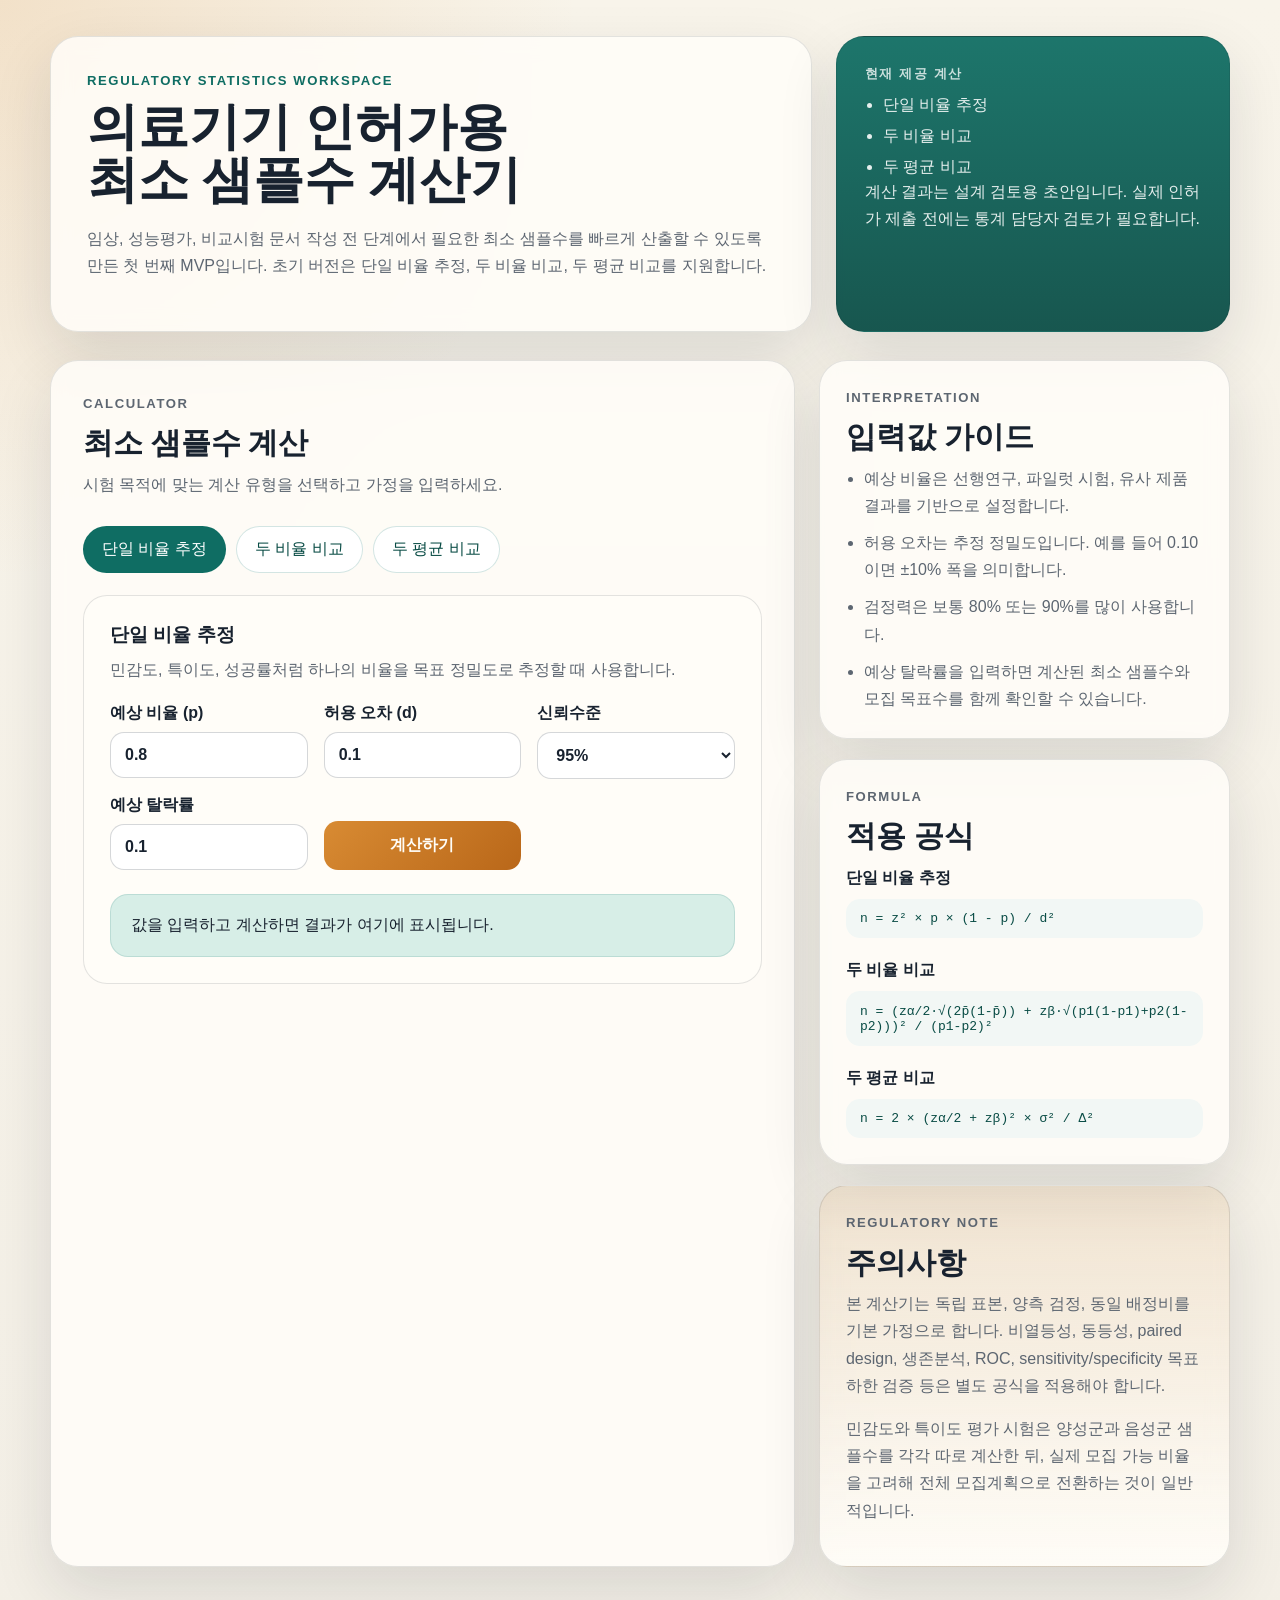
==== index.html @ 77ec645b "feat:  의료기기 인허가용 최소 샘플수 계산 웹 MVP 추가" ====
<!DOCTYPE html>
<html lang="ko">
<head>
  <meta charset="UTF-8">
  <meta name="viewport" content="width=device-width, initial-scale=1.0">
  <title>의료기기 인허가 통계 계산기</title>
  <link rel="stylesheet" href="styles.css">
</head>
<body>
  <div class="page-shell">
    <header class="hero">
      <div class="hero-copy">
        <p class="eyebrow">Regulatory Statistics Workspace</p>
        <h1>의료기기 인허가용<br>최소 샘플수 계산기</h1>
        <p class="hero-text">
          임상, 성능평가, 비교시험 문서 작성 전 단계에서 필요한 최소 샘플수를 빠르게 산출할 수 있도록 만든
          첫 번째 MVP입니다. 초기 버전은 단일 비율 추정, 두 비율 비교, 두 평균 비교를 지원합니다.
        </p>
      </div>
      <div class="hero-card">
        <p class="card-label">현재 제공 계산</p>
        <ul class="hero-list">
          <li>단일 비율 추정</li>
          <li>두 비율 비교</li>
          <li>두 평균 비교</li>
        </ul>
        <p class="card-note">
          계산 결과는 설계 검토용 초안입니다. 실제 인허가 제출 전에는 통계 담당자 검토가 필요합니다.
        </p>
      </div>
    </header>

    <main class="content-grid">
      <section class="calculator-panel">
        <div class="section-heading">
          <p class="section-kicker">Calculator</p>
          <h2>최소 샘플수 계산</h2>
          <p>시험 목적에 맞는 계산 유형을 선택하고 가정을 입력하세요.</p>
        </div>

        <div class="tabs" role="tablist" aria-label="샘플수 계산 유형">
          <button class="tab-button active" data-tab="single-proportion" type="button">단일 비율 추정</button>
          <button class="tab-button" data-tab="two-proportion" type="button">두 비율 비교</button>
          <button class="tab-button" data-tab="two-mean" type="button">두 평균 비교</button>
        </div>

        <div class="tab-panels">
          <section class="tab-panel active" id="single-proportion">
            <div class="panel-intro">
              <h3>단일 비율 추정</h3>
              <p>민감도, 특이도, 성공률처럼 하나의 비율을 목표 정밀도로 추정할 때 사용합니다.</p>
            </div>

            <form class="calc-form" data-calculator="single-proportion">
              <label>
                예상 비율 (p)
                <input name="proportion" type="number" min="0.01" max="0.99" step="0.01" value="0.8">
              </label>
              <label>
                허용 오차 (d)
                <input name="margin" type="number" min="0.01" max="0.5" step="0.01" value="0.1">
              </label>
              <label>
                신뢰수준
                <select name="confidence">
                  <option value="0.9">90%</option>
                  <option value="0.95" selected>95%</option>
                  <option value="0.99">99%</option>
                </select>
              </label>
              <label>
                예상 탈락률
                <input name="dropout" type="number" min="0" max="0.9" step="0.01" value="0.1">
              </label>

              <button class="primary-button" type="submit">계산하기</button>
            </form>

            <div class="result-card" data-result="single-proportion">
              <p class="result-placeholder">값을 입력하고 계산하면 결과가 여기에 표시됩니다.</p>
            </div>
          </section>

          <section class="tab-panel" id="two-proportion">
            <div class="panel-intro">
              <h3>두 비율 비교</h3>
              <p>대조군과 시험군의 성공률, 반응률, 사건발생률 차이를 검정하려는 경우에 사용합니다.</p>
            </div>

            <form class="calc-form" data-calculator="two-proportion">
              <label>
                대조군 비율 (p1)
                <input name="p1" type="number" min="0.01" max="0.99" step="0.01" value="0.7">
              </label>
              <label>
                시험군 비율 (p2)
                <input name="p2" type="number" min="0.01" max="0.99" step="0.01" value="0.85">
              </label>
              <label>
                유의수준 (alpha)
                <select name="alpha">
                  <option value="0.1">0.10</option>
                  <option value="0.05" selected>0.05</option>
                  <option value="0.01">0.01</option>
                </select>
              </label>
              <label>
                검정력 (power)
                <select name="power">
                  <option value="0.8" selected>80%</option>
                  <option value="0.9">90%</option>
                  <option value="0.95">95%</option>
                </select>
              </label>
              <label>
                예상 탈락률
                <input name="dropout" type="number" min="0" max="0.9" step="0.01" value="0.1">
              </label>

              <button class="primary-button" type="submit">계산하기</button>
            </form>

            <div class="result-card" data-result="two-proportion">
              <p class="result-placeholder">값을 입력하고 계산하면 결과가 여기에 표시됩니다.</p>
            </div>
          </section>

          <section class="tab-panel" id="two-mean">
            <div class="panel-intro">
              <h3>두 평균 비교</h3>
              <p>연속형 지표의 평균 차이를 검정할 때 사용합니다. 두 군의 분산이 비슷하다는 가정을 둡니다.</p>
            </div>

            <form class="calc-form" data-calculator="two-mean">
              <label>
                공통 표준편차 (sigma)
                <input name="sigma" type="number" min="0.01" step="0.01" value="12">
              </label>
              <label>
                검출하려는 평균 차이 (delta)
                <input name="delta" type="number" min="0.01" step="0.01" value="8">
              </label>
              <label>
                유의수준 (alpha)
                <select name="alpha">
                  <option value="0.1">0.10</option>
                  <option value="0.05" selected>0.05</option>
                  <option value="0.01">0.01</option>
                </select>
              </label>
              <label>
                검정력 (power)
                <select name="power">
                  <option value="0.8" selected>80%</option>
                  <option value="0.9">90%</option>
                  <option value="0.95">95%</option>
                </select>
              </label>
              <label>
                예상 탈락률
                <input name="dropout" type="number" min="0" max="0.9" step="0.01" value="0.1">
              </label>

              <button class="primary-button" type="submit">계산하기</button>
            </form>

            <div class="result-card" data-result="two-mean">
              <p class="result-placeholder">값을 입력하고 계산하면 결과가 여기에 표시됩니다.</p>
            </div>
          </section>
        </div>
      </section>

      <aside class="info-panel">
        <section class="info-card">
          <p class="section-kicker">Interpretation</p>
          <h2>입력값 가이드</h2>
          <ul class="info-list">
            <li>예상 비율은 선행연구, 파일럿 시험, 유사 제품 결과를 기반으로 설정합니다.</li>
            <li>허용 오차는 추정 정밀도입니다. 예를 들어 0.10이면 ±10% 폭을 의미합니다.</li>
            <li>검정력은 보통 80% 또는 90%를 많이 사용합니다.</li>
            <li>예상 탈락률을 입력하면 계산된 최소 샘플수와 모집 목표수를 함께 확인할 수 있습니다.</li>
          </ul>
        </section>

        <section class="info-card">
          <p class="section-kicker">Formula</p>
          <h2>적용 공식</h2>
          <div class="formula-block">
            <p>단일 비율 추정</p>
            <code>n = z² × p × (1 - p) / d²</code>
          </div>
          <div class="formula-block">
            <p>두 비율 비교</p>
            <code>n = (zα/2·√(2p̄(1-p̄)) + zβ·√(p1(1-p1)+p2(1-p2)))² / (p1-p2)²</code>
          </div>
          <div class="formula-block">
            <p>두 평균 비교</p>
            <code>n = 2 × (zα/2 + zβ)² × σ² / Δ²</code>
          </div>
        </section>

        <section class="info-card warning-card">
          <p class="section-kicker">Regulatory Note</p>
          <h2>주의사항</h2>
          <p>
            본 계산기는 독립 표본, 양측 검정, 동일 배정비를 기본 가정으로 합니다. 비열등성, 동등성,
            paired design, 생존분석, ROC, sensitivity/specificity 목표 하한 검증 등은 별도 공식을 적용해야 합니다.
          </p>
          <p>
            민감도와 특이도 평가 시험은 양성군과 음성군 샘플수를 각각 따로 계산한 뒤, 실제 모집 가능 비율을 고려해
            전체 모집계획으로 전환하는 것이 일반적입니다.
          </p>
        </section>
      </aside>
    </main>
  </div>

  <script src="app.js"></script>
</body>
</html>
---- styles.css ----
:root {
  --bg: #f3efe6;
  --paper: #fffdf8;
  --ink: #18222f;
  --muted: #5d6671;
  --line: rgba(24, 34, 47, 0.12);
  --accent: #0f6d63;
  --accent-soft: #d7eee7;
  --accent-deep: #094c45;
  --warm: #d88b33;
  --shadow: 0 24px 60px rgba(24, 34, 47, 0.12);
}

* {
  box-sizing: border-box;
}

body {
  margin: 0;
  font-family: "Malgun Gothic", "Apple SD Gothic Neo", "Noto Sans KR", sans-serif;
  color: var(--ink);
  background:
    radial-gradient(circle at top left, rgba(216, 139, 51, 0.18), transparent 28%),
    linear-gradient(180deg, #f8f4ea 0%, var(--bg) 100%);
}

button,
input,
select {
  font: inherit;
}

.page-shell {
  width: min(1180px, calc(100% - 32px));
  margin: 0 auto;
  padding: 36px 0 56px;
}

.hero {
  display: grid;
  grid-template-columns: minmax(0, 1.45fr) minmax(280px, 0.75fr);
  gap: 24px;
  align-items: stretch;
  margin-bottom: 28px;
}

.hero-copy,
.hero-card,
.calculator-panel,
.info-card {
  border: 1px solid var(--line);
  border-radius: 28px;
  background: rgba(255, 253, 248, 0.86);
  backdrop-filter: blur(10px);
  box-shadow: var(--shadow);
}

.hero-copy {
  padding: 36px;
}

.hero-card {
  padding: 28px;
  background:
    linear-gradient(180deg, rgba(15, 109, 99, 0.94), rgba(9, 76, 69, 0.94));
  color: #f7fbfa;
}

.eyebrow,
.section-kicker,
.card-label {
  margin: 0 0 12px;
  font-size: 0.82rem;
  font-weight: 700;
  letter-spacing: 0.12em;
  text-transform: uppercase;
}

.eyebrow,
.section-kicker {
  color: var(--accent);
}

.card-label {
  color: rgba(247, 251, 250, 0.8);
}

h1,
h2,
h3,
p,
ul {
  margin-top: 0;
}

h1 {
  font-family: Georgia, "Times New Roman", serif;
  font-size: clamp(2.2rem, 4vw, 4rem);
  line-height: 1.04;
  margin-bottom: 18px;
}

h2 {
  font-family: Georgia, "Times New Roman", serif;
  font-size: 1.9rem;
  line-height: 1.1;
  margin-bottom: 10px;
}

h3 {
  font-size: 1.2rem;
  margin-bottom: 8px;
}

.hero-text,
.panel-intro p,
.section-heading p,
.info-card p,
.info-list li,
.card-note {
  color: var(--muted);
  line-height: 1.7;
}

.hero-card .card-note,
.hero-card .hero-list {
  color: rgba(247, 251, 250, 0.92);
}

.hero-list,
.info-list {
  padding-left: 18px;
  margin-bottom: 0;
}

.hero-list li + li,
.info-list li + li {
  margin-top: 10px;
}

.content-grid {
  display: grid;
  grid-template-columns: minmax(0, 1.45fr) minmax(280px, 0.8fr);
  gap: 24px;
}

.calculator-panel {
  padding: 32px;
}

.tabs {
  display: flex;
  flex-wrap: wrap;
  gap: 10px;
  margin: 28px 0 22px;
}

.tab-button {
  padding: 12px 18px;
  border: 1px solid rgba(15, 109, 99, 0.18);
  border-radius: 999px;
  background: #fff;
  color: var(--accent-deep);
  cursor: pointer;
  transition: transform 160ms ease, background 160ms ease, color 160ms ease;
}

.tab-button:hover,
.tab-button:focus-visible {
  transform: translateY(-1px);
  outline: none;
}

.tab-button.active {
  background: var(--accent);
  color: #fff;
}

.tab-panel {
  display: none;
  padding: 26px;
  border: 1px solid var(--line);
  border-radius: 24px;
  background: var(--paper);
}

.tab-panel.active {
  display: block;
}

.calc-form {
  display: grid;
  grid-template-columns: repeat(auto-fit, minmax(180px, 1fr));
  gap: 16px;
  margin-top: 20px;
}

.calc-form label {
  display: flex;
  flex-direction: column;
  gap: 8px;
  font-weight: 700;
  color: var(--ink);
}

.calc-form input,
.calc-form select {
  width: 100%;
  padding: 13px 14px;
  border: 1px solid rgba(24, 34, 47, 0.18);
  border-radius: 14px;
  background: #fff;
  color: var(--ink);
}

.calc-form input:focus,
.calc-form select:focus {
  border-color: var(--accent);
  outline: 2px solid rgba(15, 109, 99, 0.15);
}

.primary-button {
  align-self: end;
  min-height: 49px;
  padding: 0 18px;
  border: none;
  border-radius: 14px;
  background: linear-gradient(135deg, var(--warm), #b96719);
  color: #fffdf8;
  font-weight: 700;
  cursor: pointer;
  transition: transform 160ms ease, box-shadow 160ms ease;
}

.primary-button:hover,
.primary-button:focus-visible {
  transform: translateY(-1px);
  box-shadow: 0 16px 26px rgba(185, 103, 25, 0.22);
  outline: none;
}

.result-card {
  margin-top: 24px;
  padding: 20px;
  border-radius: 18px;
  background: var(--accent-soft);
  border: 1px solid rgba(15, 109, 99, 0.14);
}

.result-placeholder,
.result-text,
.result-meta {
  margin: 0;
}

.result-text {
  font-size: 1.3rem;
  font-weight: 700;
  color: var(--accent-deep);
}

.result-meta {
  margin-top: 10px;
  color: var(--muted);
  line-height: 1.7;
}

.error-text {
  margin: 0;
  color: #9a2f2f;
  font-weight: 700;
}

.info-panel {
  display: grid;
  gap: 20px;
}

.info-card {
  padding: 26px;
}

.formula-block + .formula-block {
  margin-top: 18px;
}

.formula-block p {
  margin-bottom: 8px;
  font-weight: 700;
  color: var(--ink);
}

.formula-block code {
  display: block;
  padding: 12px 14px;
  border-radius: 14px;
  background: #f2f7f5;
  color: var(--accent-deep);
  overflow-wrap: anywhere;
}

.warning-card {
  background:
    linear-gradient(180deg, rgba(216, 139, 51, 0.12), rgba(255, 253, 248, 0.92));
}

@media (max-width: 900px) {
  .hero,
  .content-grid {
    grid-template-columns: 1fr;
  }

  .page-shell {
    width: min(100% - 20px, 1180px);
    padding-top: 20px;
  }

  .hero-copy,
  .hero-card,
  .calculator-panel,
  .info-card {
    border-radius: 22px;
  }
}
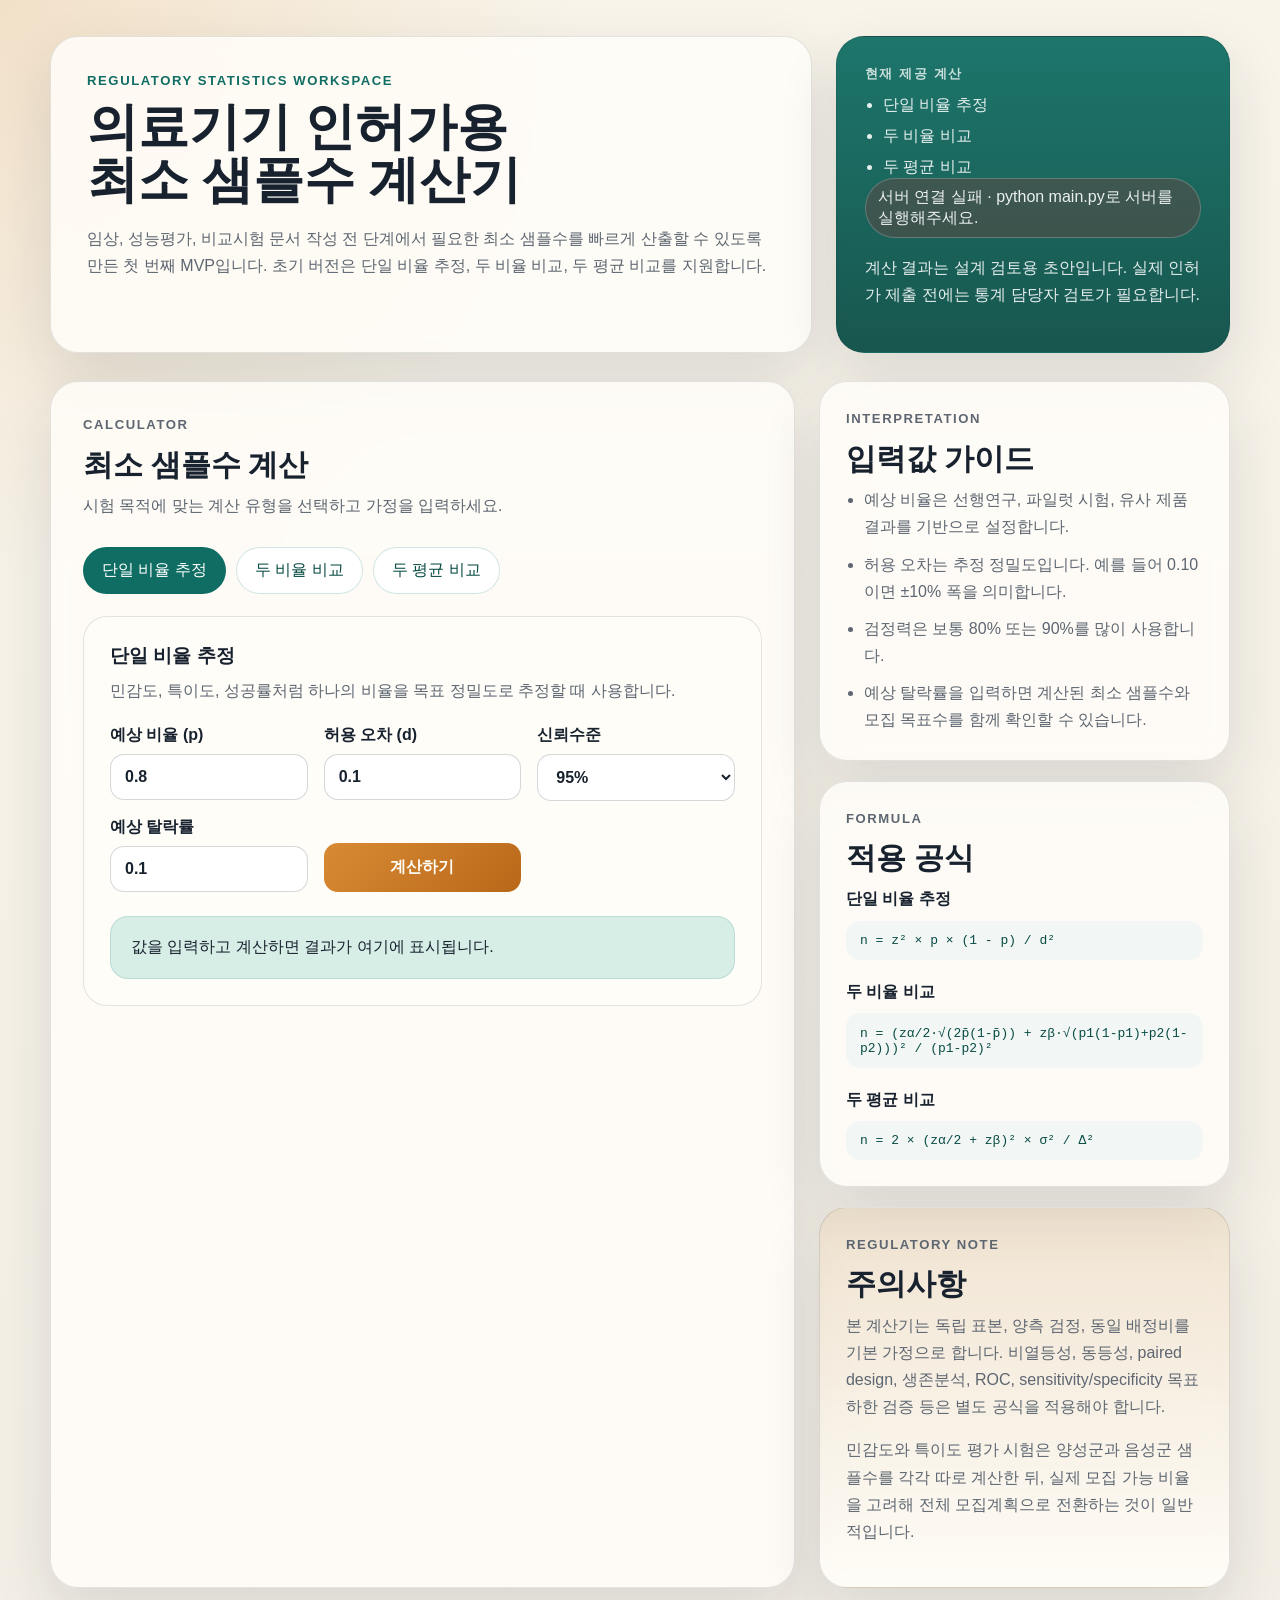
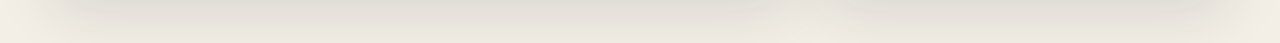
==== commit f393f472: "feat : 파이썬 웹 서버와 계산 API를 추가하고 실행 가이드 및 프로젝트 설정 파일을 정리" ====
--- a/index.html
+++ b/index.html
@@ -24,6 +24,7 @@
           <li>두 비율 비교</li>
           <li>두 평균 비교</li>
         </ul>
+        <p class="server-status" data-server-status>서버 연결 확인 중...</p>
         <p class="card-note">
           계산 결과는 설계 검토용 초안입니다. 실제 인허가 제출 전에는 통계 담당자 검토가 필요합니다.
         </p>
--- a/styles.css
+++ b/styles.css
@@ -127,6 +127,26 @@
   color: rgba(247, 251, 250, 0.92);
 }
 
+.server-status {
+  display: inline-flex;
+  align-items: center;
+  min-height: 38px;
+  margin: 0 0 16px;
+  padding: 8px 12px;
+  border: 1px solid rgba(247, 251, 250, 0.22);
+  border-radius: 999px;
+  color: rgba(247, 251, 250, 0.94);
+  background: rgba(255, 255, 255, 0.08);
+}
+
+.server-status.connected {
+  background: rgba(255, 255, 255, 0.16);
+}
+
+.server-status.disconnected {
+  background: rgba(154, 47, 47, 0.28);
+}
+
 .hero-list,
 .info-list {
   padding-left: 18px;
@@ -239,6 +259,13 @@
   outline: none;
 }
 
+.primary-button:disabled {
+  cursor: wait;
+  opacity: 0.8;
+  transform: none;
+  box-shadow: none;
+}
+
 .result-card {
   margin-top: 24px;
   padding: 20px;
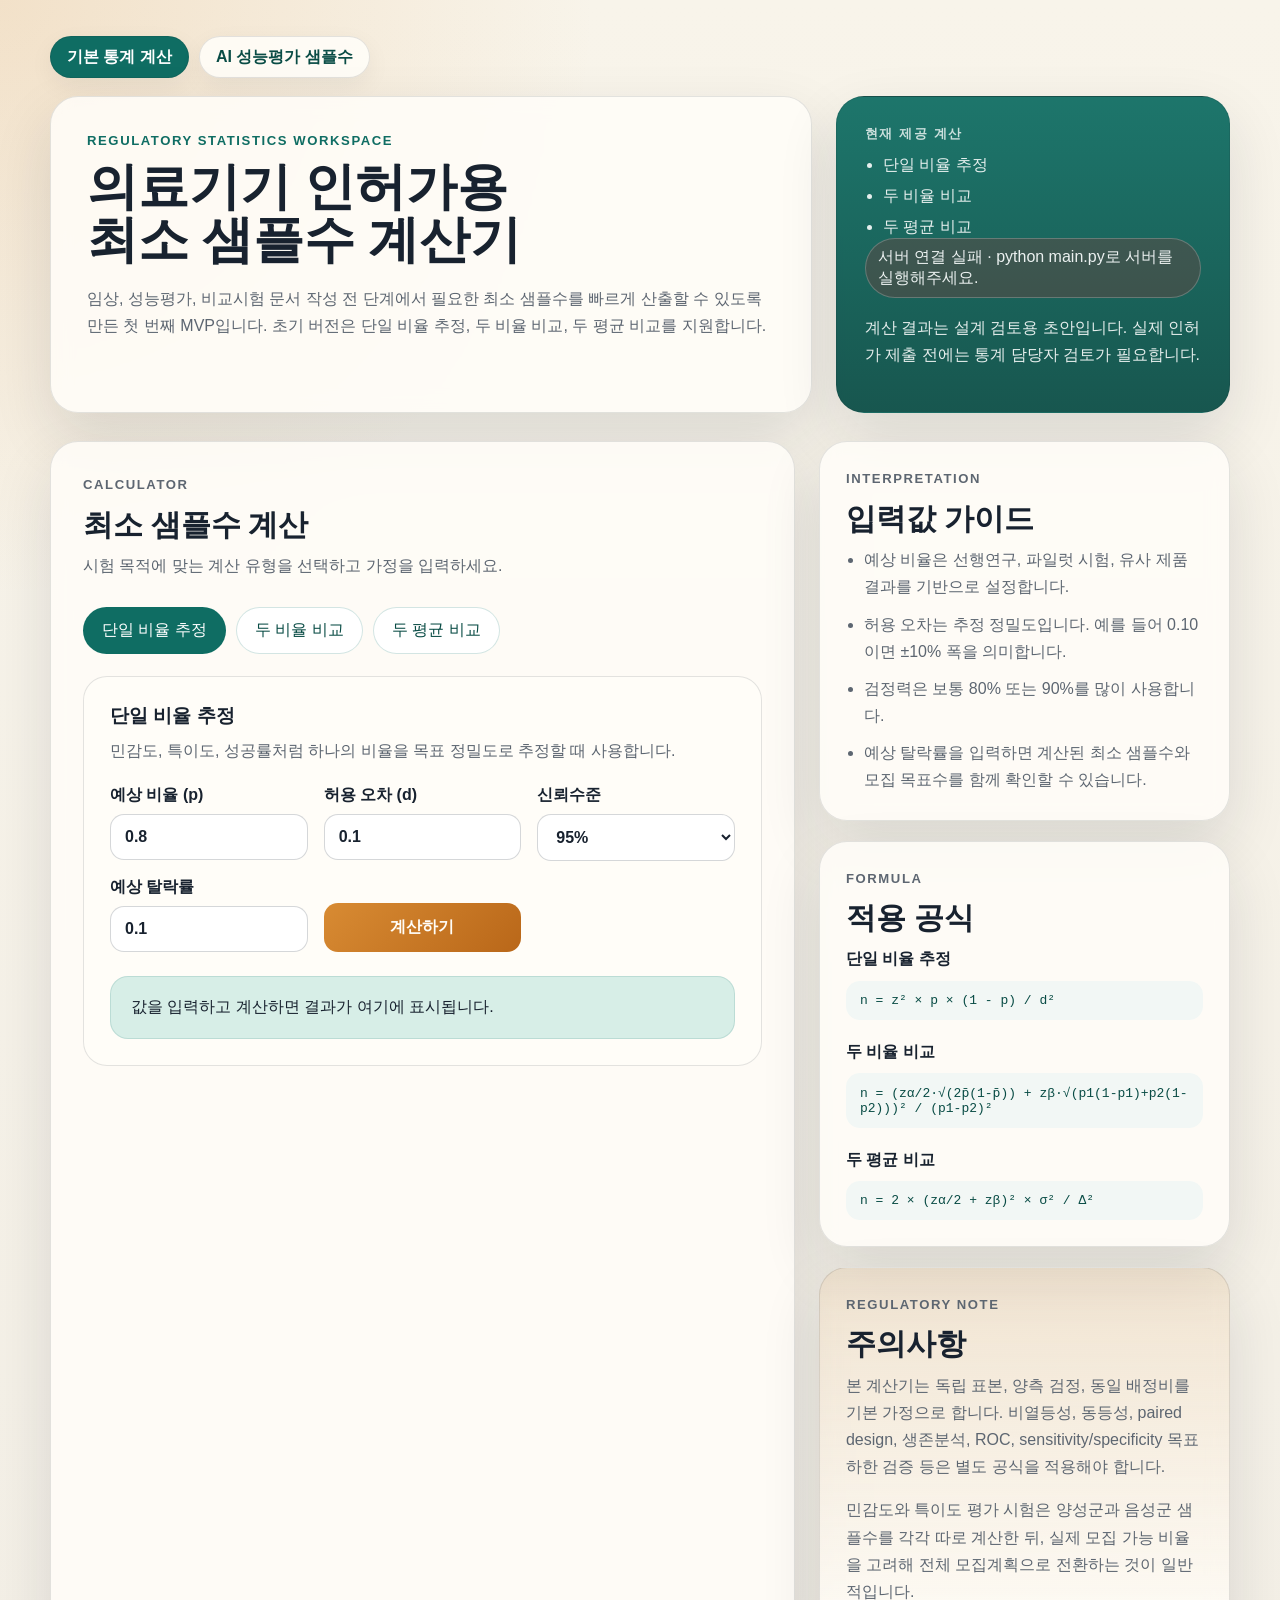
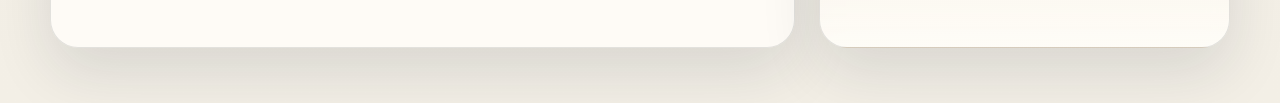
==== commit 1f7397e5: "feat: AI 성능평가 샘플수 결과에 인허가 문서용 한영 예시 문장과 방법론 설명 및 개념 그림을 추가" ====
--- a/index.html
+++ b/index.html
@@ -8,6 +8,11 @@
 </head>
 <body>
   <div class="page-shell">
+    <nav class="page-nav" aria-label="페이지 이동">
+      <a class="page-nav-link active" href="/index.html">기본 통계 계산</a>
+      <a class="page-nav-link" href="/ai-performance.html">AI 성능평가 샘플수</a>
+    </nav>
+
     <header class="hero">
       <div class="hero-copy">
         <p class="eyebrow">Regulatory Statistics Workspace</p>
--- a/styles.css
+++ b/styles.css
@@ -36,6 +36,38 @@
   padding: 36px 0 56px;
 }
 
+.page-nav {
+  display: flex;
+  flex-wrap: wrap;
+  gap: 10px;
+  margin-bottom: 18px;
+}
+
+.page-nav-link {
+  display: inline-flex;
+  align-items: center;
+  min-height: 42px;
+  padding: 0 16px;
+  border: 1px solid rgba(24, 34, 47, 0.12);
+  border-radius: 999px;
+  background: rgba(255, 253, 248, 0.9);
+  color: var(--accent-deep);
+  text-decoration: none;
+  font-weight: 700;
+  box-shadow: 0 8px 24px rgba(24, 34, 47, 0.06);
+}
+
+.page-nav-link.active {
+  background: var(--accent);
+  color: #fff;
+}
+
+.page-nav-link:hover,
+.page-nav-link:focus-visible {
+  outline: none;
+  transform: translateY(-1px);
+}
+
 .hero {
   display: grid;
   grid-template-columns: minmax(0, 1.45fr) minmax(280px, 0.75fr);
@@ -266,6 +298,23 @@
   box-shadow: none;
 }
 
+.secondary-button {
+  min-height: 40px;
+  padding: 0 14px;
+  border: 1px solid rgba(15, 109, 99, 0.2);
+  border-radius: 12px;
+  background: #fff;
+  color: var(--accent-deep);
+  font-weight: 700;
+  cursor: pointer;
+}
+
+.secondary-button:hover,
+.secondary-button:focus-visible {
+  outline: none;
+  transform: translateY(-1px);
+}
+
 .result-card {
   margin-top: 24px;
   padding: 20px;
@@ -274,6 +323,86 @@
   border: 1px solid rgba(15, 109, 99, 0.14);
 }
 
+.reference-card {
+  margin-top: 16px;
+  padding: 18px 20px;
+  border: 1px solid rgba(24, 34, 47, 0.08);
+  border-radius: 18px;
+  background: #f8f6f0;
+}
+
+.example-card {
+  margin-top: 16px;
+  padding: 18px 20px;
+  border: 1px solid rgba(216, 139, 51, 0.18);
+  border-radius: 18px;
+  background: rgba(216, 139, 51, 0.08);
+}
+
+.example-header {
+  display: flex;
+  flex-wrap: wrap;
+  gap: 12px;
+  align-items: start;
+  justify-content: space-between;
+}
+
+.example-kicker {
+  margin: 0 0 6px;
+  font-size: 0.82rem;
+  font-weight: 700;
+  letter-spacing: 0.08em;
+  text-transform: uppercase;
+  color: var(--warm);
+}
+
+.example-header h4 {
+  margin: 0;
+  font-size: 1rem;
+}
+
+.example-text {
+  margin: 12px 0 0;
+  color: var(--muted);
+  line-height: 1.7;
+}
+
+.dynamic-help {
+  margin: 14px 0 0;
+  color: var(--muted);
+  line-height: 1.7;
+}
+
+.field-hidden {
+  display: none;
+}
+
+.reference-title {
+  margin: 0 0 10px;
+  font-weight: 700;
+  color: var(--ink);
+}
+
+.reference-list {
+  margin: 0;
+  padding-left: 18px;
+}
+
+.reference-list li + li {
+  margin-top: 10px;
+}
+
+.reference-list a {
+  color: var(--accent-deep);
+  text-decoration-thickness: 1px;
+}
+
+.reference-list a:hover,
+.reference-list a:focus-visible {
+  color: var(--accent);
+  outline: none;
+}
+
 .result-placeholder,
 .result-text,
 .result-meta {
@@ -290,6 +419,208 @@
   margin-top: 10px;
   color: var(--muted);
   line-height: 1.7;
+}
+
+.summary-grid {
+  display: grid;
+  grid-template-columns: repeat(auto-fit, minmax(150px, 1fr));
+  gap: 12px;
+  margin-top: 18px;
+}
+
+.summary-card {
+  padding: 14px 16px;
+  border-radius: 16px;
+  background: #fff;
+  border: 1px solid rgba(15, 109, 99, 0.14);
+}
+
+.summary-label {
+  margin: 0;
+  font-size: 0.78rem;
+  color: var(--muted);
+  line-height: 1.5;
+}
+
+.summary-value {
+  margin: 8px 0 0;
+  font-size: 1.15rem;
+  font-weight: 700;
+  color: var(--ink);
+}
+
+.result-section {
+  margin-top: 20px;
+  padding-top: 20px;
+  border-top: 1px solid rgba(15, 109, 99, 0.12);
+}
+
+.result-section-title {
+  margin: 0 0 12px;
+  font-size: 1.02rem;
+}
+
+.result-subsection + .result-subsection {
+  margin-top: 18px;
+}
+
+.result-subtitle {
+  margin: 0 0 10px;
+  font-size: 0.94rem;
+  font-weight: 700;
+  color: var(--ink);
+}
+
+.result-list {
+  margin: 0;
+  padding-left: 18px;
+}
+
+.result-list li + li {
+  margin-top: 8px;
+}
+
+.result-detail-list {
+  margin-top: 16px;
+  color: var(--muted);
+  line-height: 1.7;
+}
+
+.doc-grid {
+  display: grid;
+  grid-template-columns: repeat(auto-fit, minmax(240px, 1fr));
+  gap: 12px;
+}
+
+.doc-card {
+  padding: 16px;
+  border-radius: 16px;
+  background: #fff;
+  border: 1px solid rgba(36, 68, 102, 0.12);
+}
+
+.doc-lang {
+  margin: 0 0 10px;
+  font-size: 0.8rem;
+  font-weight: 700;
+  letter-spacing: 0.08em;
+  text-transform: uppercase;
+  color: var(--accent-deep);
+}
+
+.doc-body {
+  margin: 0;
+  color: var(--ink);
+  line-height: 1.8;
+}
+
+.inline-formula-card {
+  margin-top: 14px;
+  padding: 16px;
+  border-radius: 16px;
+  background: #fff;
+  border: 1px solid rgba(36, 68, 102, 0.12);
+}
+
+.formula-title {
+  margin: 0 0 10px;
+  font-weight: 700;
+  color: var(--ink);
+}
+
+.inline-formula-card code {
+  display: block;
+  padding: 10px 12px;
+  border-radius: 12px;
+  background: rgba(36, 68, 102, 0.06);
+  color: var(--ink);
+  line-height: 1.6;
+  word-break: break-word;
+}
+
+.inline-formula-card code + code {
+  margin-top: 10px;
+}
+
+.figure-card {
+  margin-top: 14px;
+  padding: 16px;
+  border-radius: 16px;
+  background: #fff;
+  border: 1px solid rgba(36, 68, 102, 0.12);
+}
+
+.figure-title {
+  margin: 0 0 12px;
+  font-weight: 700;
+  color: var(--ink);
+}
+
+.theory-figure svg {
+  display: block;
+  width: 100%;
+  height: auto;
+}
+
+.figure-caption {
+  margin: 12px 0 0;
+  color: var(--muted);
+  line-height: 1.7;
+}
+
+.figure-meta {
+  display: flex;
+  flex-wrap: wrap;
+  gap: 8px;
+  margin-top: 12px;
+}
+
+.figure-badge {
+  display: inline-flex;
+  align-items: center;
+  min-height: 32px;
+  padding: 0 10px;
+  border-radius: 999px;
+  background: rgba(15, 109, 99, 0.08);
+  color: var(--accent-deep);
+  font-size: 0.83rem;
+  font-weight: 700;
+}
+
+.parameter-table-wrap {
+  margin-top: 16px;
+  overflow-x: auto;
+}
+
+.parameter-table {
+  width: 100%;
+  border-collapse: collapse;
+  border-radius: 14px;
+  overflow: hidden;
+  background: #fff;
+}
+
+.parameter-table th,
+.parameter-table td {
+  padding: 11px 12px;
+  border-bottom: 1px solid rgba(36, 68, 102, 0.08);
+  text-align: left;
+  vertical-align: top;
+}
+
+.parameter-table th {
+  background: rgba(36, 68, 102, 0.06);
+  font-size: 0.84rem;
+  color: var(--accent-deep);
+}
+
+.parameter-table td {
+  font-size: 0.92rem;
+  line-height: 1.6;
+}
+
+.inline-reference-list {
+  margin-top: 0;
 }
 
 .error-text {
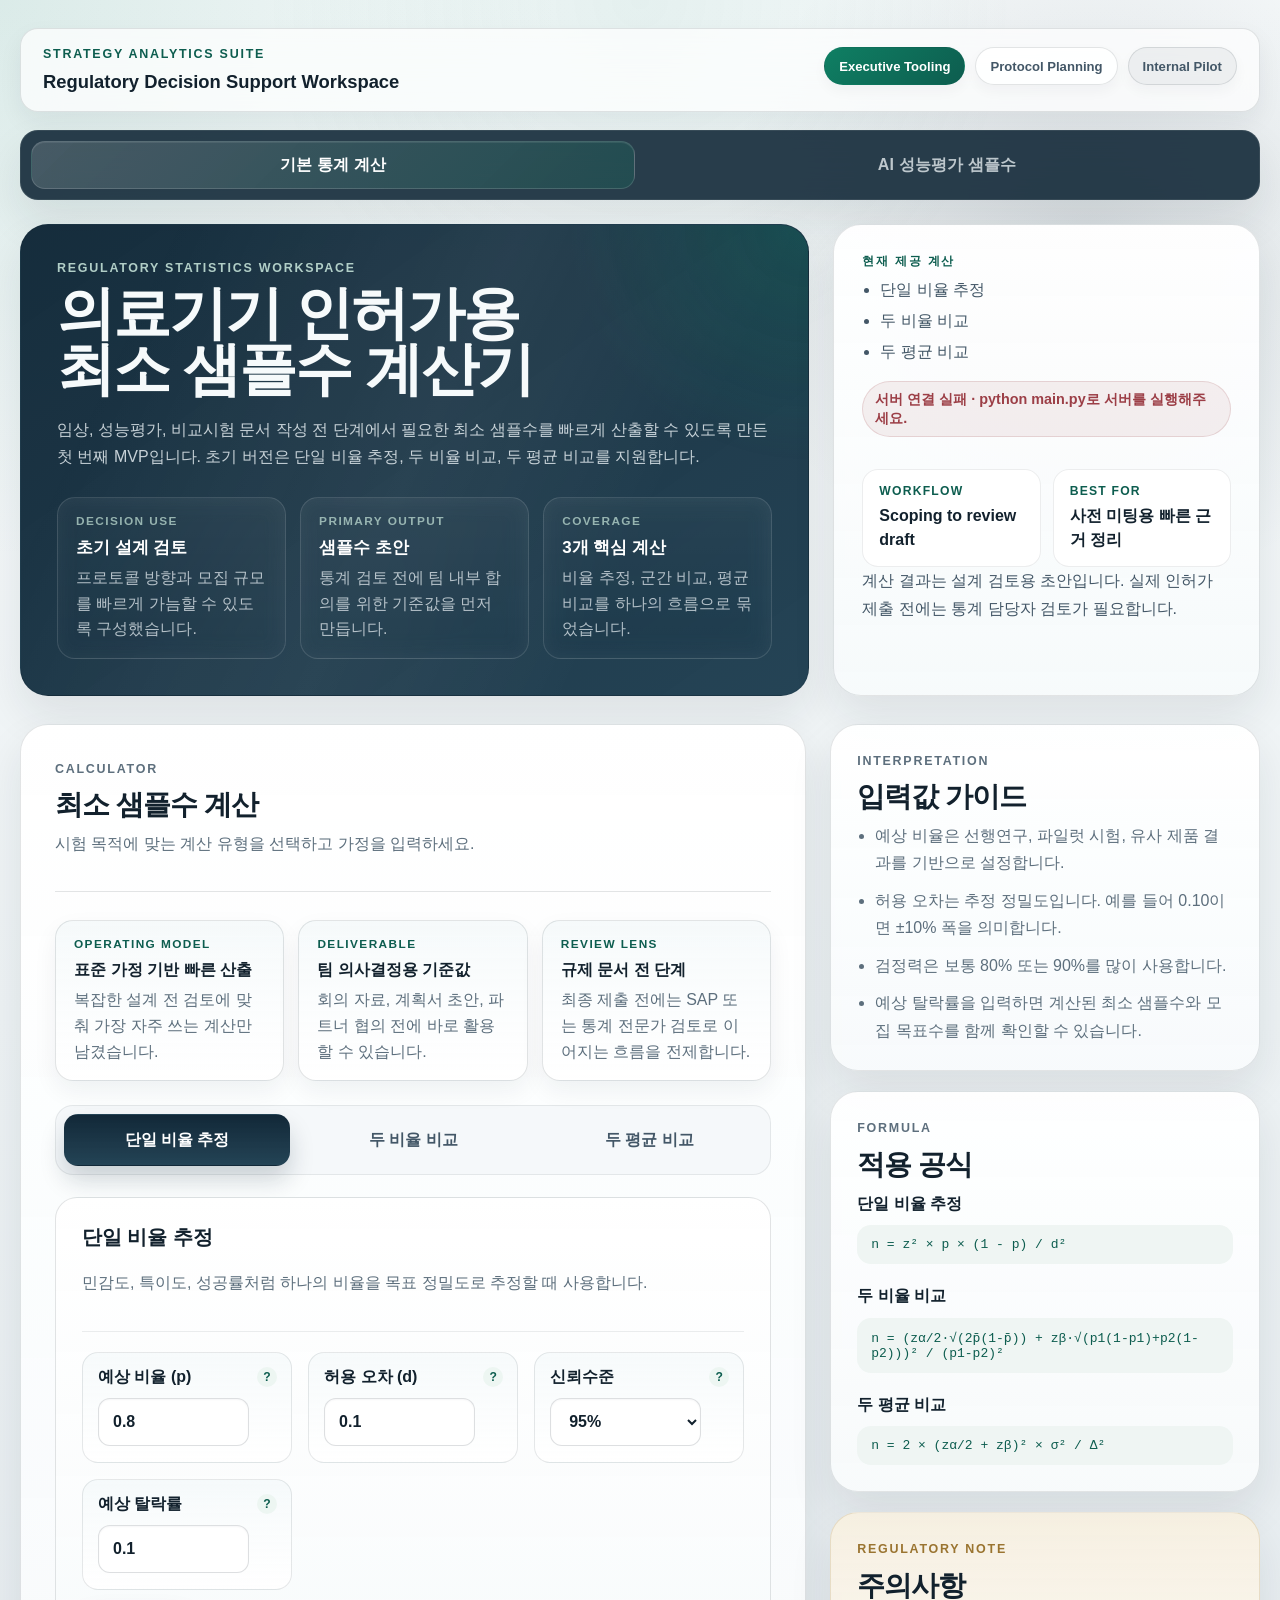
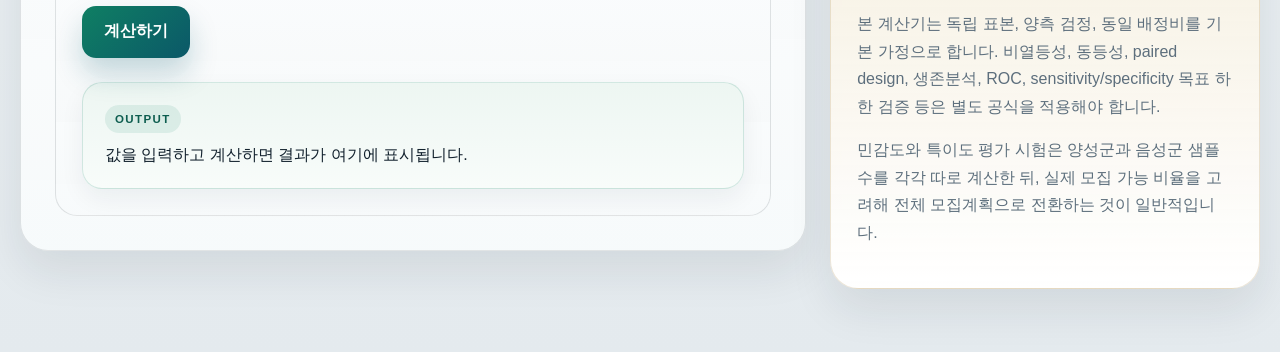
==== commit c0d75b04: "feat : 디자인 변경" ====
--- a/index.html
+++ b/index.html
@@ -6,8 +6,20 @@
   <title>의료기기 인허가 통계 계산기</title>
   <link rel="stylesheet" href="styles.css">
 </head>
-<body>
+<body class="page page-core">
   <div class="page-shell">
+    <div class="workspace-bar">
+      <div>
+        <p class="workspace-kicker">Strategy Analytics Suite</p>
+        <p class="workspace-title">Regulatory Decision Support Workspace</p>
+      </div>
+      <div class="workspace-meta">
+        <span class="workspace-chip is-accent">Executive Tooling</span>
+        <span class="workspace-chip">Protocol Planning</span>
+        <span class="workspace-chip is-muted">Internal Pilot</span>
+      </div>
+    </div>
+
     <nav class="page-nav" aria-label="페이지 이동">
       <a class="page-nav-link active" href="/index.html">기본 통계 계산</a>
       <a class="page-nav-link" href="/ai-performance.html">AI 성능평가 샘플수</a>
@@ -21,6 +33,23 @@
           임상, 성능평가, 비교시험 문서 작성 전 단계에서 필요한 최소 샘플수를 빠르게 산출할 수 있도록 만든
           첫 번째 MVP입니다. 초기 버전은 단일 비율 추정, 두 비율 비교, 두 평균 비교를 지원합니다.
         </p>
+        <div class="hero-metrics">
+          <article class="hero-metric">
+            <p class="hero-metric-label">Decision Use</p>
+            <p class="hero-metric-value">초기 설계 검토</p>
+            <p class="hero-metric-note">프로토콜 방향과 모집 규모를 빠르게 가늠할 수 있도록 구성했습니다.</p>
+          </article>
+          <article class="hero-metric">
+            <p class="hero-metric-label">Primary Output</p>
+            <p class="hero-metric-value">샘플수 초안</p>
+            <p class="hero-metric-note">통계 검토 전에 팀 내부 합의를 위한 기준값을 먼저 만듭니다.</p>
+          </article>
+          <article class="hero-metric">
+            <p class="hero-metric-label">Coverage</p>
+            <p class="hero-metric-value">3개 핵심 계산</p>
+            <p class="hero-metric-note">비율 추정, 군간 비교, 평균 비교를 하나의 흐름으로 묶었습니다.</p>
+          </article>
+        </div>
       </div>
       <div class="hero-card">
         <p class="card-label">현재 제공 계산</p>
@@ -30,6 +59,16 @@
           <li>두 평균 비교</li>
         </ul>
         <p class="server-status" data-server-status>서버 연결 확인 중...</p>
+        <div class="hero-note-grid">
+          <div class="hero-note">
+            <p class="hero-note-label">Workflow</p>
+            <p class="hero-note-value">Scoping to review draft</p>
+          </div>
+          <div class="hero-note">
+            <p class="hero-note-label">Best For</p>
+            <p class="hero-note-value">사전 미팅용 빠른 근거 정리</p>
+          </div>
+        </div>
         <p class="card-note">
           계산 결과는 설계 검토용 초안입니다. 실제 인허가 제출 전에는 통계 담당자 검토가 필요합니다.
         </p>
@@ -42,6 +81,24 @@
           <p class="section-kicker">Calculator</p>
           <h2>최소 샘플수 계산</h2>
           <p>시험 목적에 맞는 계산 유형을 선택하고 가정을 입력하세요.</p>
+        </div>
+
+        <div class="tool-strip">
+          <article class="tool-strip-card">
+            <p class="tool-strip-label">Operating Model</p>
+            <p class="tool-strip-value">표준 가정 기반 빠른 산출</p>
+            <p class="tool-strip-note">복잡한 설계 전 검토에 맞춰 가장 자주 쓰는 계산만 남겼습니다.</p>
+          </article>
+          <article class="tool-strip-card">
+            <p class="tool-strip-label">Deliverable</p>
+            <p class="tool-strip-value">팀 의사결정용 기준값</p>
+            <p class="tool-strip-note">회의 자료, 계획서 초안, 파트너 협의 전에 바로 활용할 수 있습니다.</p>
+          </article>
+          <article class="tool-strip-card">
+            <p class="tool-strip-label">Review Lens</p>
+            <p class="tool-strip-value">규제 문서 전 단계</p>
+            <p class="tool-strip-note">최종 제출 전에는 SAP 또는 통계 전문가 검토로 이어지는 흐름을 전제합니다.</p>
+          </article>
         </div>
 
         <div class="tabs" role="tablist" aria-label="샘플수 계산 유형">
--- a/styles.css
+++ b/styles.css
@@ -1,27 +1,69 @@
 :root {
-  --bg: #f3efe6;
-  --paper: #fffdf8;
-  --ink: #18222f;
-  --muted: #5d6671;
-  --line: rgba(24, 34, 47, 0.12);
-  --accent: #0f6d63;
-  --accent-soft: #d7eee7;
-  --accent-deep: #094c45;
-  --warm: #d88b33;
-  --shadow: 0 24px 60px rgba(24, 34, 47, 0.12);
+  --bg: #edf2f4;
+  --bg-strong: #e4eaee;
+  --surface: rgba(255, 255, 255, 0.9);
+  --surface-solid: #ffffff;
+  --surface-muted: #f5f8fa;
+  --surface-strong: #0d2434;
+  --surface-strong-2: #17384b;
+  --ink: #12212d;
+  --muted: #5d6f7d;
+  --muted-strong: #435767;
+  --line: rgba(18, 33, 45, 0.12);
+  --line-strong: rgba(18, 33, 45, 0.18);
+  --accent: #0f7f63;
+  --accent-deep: #0d5d4f;
+  --accent-soft: #edf6f2;
+  --signal: #9a7430;
+  --signal-soft: #f8f0df;
+  --danger: #9c3f47;
+  --shadow-xl: 0 34px 76px rgba(17, 33, 45, 0.12);
+  --shadow-lg: 0 20px 44px rgba(17, 33, 45, 0.09);
+  --shadow-sm: 0 10px 24px rgba(17, 33, 45, 0.06);
+  --radius-xl: 28px;
+  --radius-lg: 22px;
+  --radius-md: 18px;
+  --radius-sm: 14px;
 }
 
 * {
   box-sizing: border-box;
 }
 
+html {
+  scroll-behavior: smooth;
+}
+
 body {
+  position: relative;
   margin: 0;
-  font-family: "Malgun Gothic", "Apple SD Gothic Neo", "Noto Sans KR", sans-serif;
+  min-height: 100vh;
+  font-family: "Aptos", "Bahnschrift", "Noto Sans KR", "Apple SD Gothic Neo", "Malgun Gothic", sans-serif;
   color: var(--ink);
   background:
-    radial-gradient(circle at top left, rgba(216, 139, 51, 0.18), transparent 28%),
-    linear-gradient(180deg, #f8f4ea 0%, var(--bg) 100%);
+    radial-gradient(circle at top left, rgba(15, 127, 99, 0.12), transparent 24%),
+    radial-gradient(circle at 85% 12%, rgba(13, 36, 52, 0.12), transparent 18%),
+    linear-gradient(180deg, #f7fafb 0%, var(--bg) 52%, var(--bg-strong) 100%);
+}
+
+body::before,
+body::after {
+  content: "";
+  position: fixed;
+  inset: 0;
+  pointer-events: none;
+}
+
+body::before {
+  background:
+    linear-gradient(rgba(255, 255, 255, 0.06) 1px, transparent 1px),
+    linear-gradient(90deg, rgba(255, 255, 255, 0.06) 1px, transparent 1px);
+  background-size: 28px 28px;
+  mask-image: linear-gradient(180deg, rgba(0, 0, 0, 0.22), transparent 72%);
+}
+
+body::after {
+  background: radial-gradient(circle at 50% 0%, rgba(15, 127, 99, 0.08), transparent 34%);
 }
 
 button,
@@ -30,47 +72,178 @@
   font: inherit;
 }
 
+a {
+  color: inherit;
+}
+
+h1,
+h2,
+h3,
+h4,
+p,
+ul {
+  margin-top: 0;
+}
+
+h1,
+h2 {
+  font-family: "Aptos Display", "Aptos", "Bahnschrift", "Noto Sans KR", "Apple SD Gothic Neo", "Malgun Gothic", sans-serif;
+  letter-spacing: -0.035em;
+}
+
+h1 {
+  margin-bottom: 18px;
+  font-size: clamp(2.4rem, 4.5vw, 4.6rem);
+  line-height: 0.98;
+  font-weight: 700;
+}
+
+h2 {
+  margin-bottom: 10px;
+  font-size: clamp(1.75rem, 2.1vw, 2.35rem);
+  line-height: 1.06;
+  font-weight: 700;
+}
+
+h3 {
+  margin-bottom: 8px;
+  font-size: 1.16rem;
+  font-weight: 700;
+}
+
 .page-shell {
-  width: min(1180px, calc(100% - 32px));
+  position: relative;
+  z-index: 1;
+  width: min(1320px, calc(100% - 40px));
   margin: 0 auto;
-  padding: 36px 0 56px;
+  padding: 28px 0 64px;
+}
+
+.workspace-bar,
+.page-nav,
+.hero-copy,
+.hero-card,
+.calculator-panel,
+.info-card {
+  animation: fade-up 0.55s cubic-bezier(0.2, 0.8, 0.2, 1) both;
+}
+
+.workspace-bar {
+  display: flex;
+  flex-wrap: wrap;
+  gap: 18px;
+  align-items: flex-start;
+  justify-content: space-between;
+  margin-bottom: 18px;
+  padding: 18px 22px;
+  border: 1px solid var(--line);
+  border-radius: var(--radius-md);
+  background: rgba(255, 255, 255, 0.72);
+  backdrop-filter: blur(18px);
+  box-shadow: var(--shadow-sm);
+  animation-delay: 0.02s;
+}
+
+.workspace-kicker,
+.section-kicker,
+.card-label,
+.eyebrow {
+  margin: 0 0 10px;
+  font-size: 0.78rem;
+  font-weight: 800;
+  letter-spacing: 0.14em;
+  text-transform: uppercase;
+}
+
+.workspace-kicker {
+  color: var(--accent-deep);
+}
+
+.workspace-title {
+  margin: 0;
+  font-size: 1.15rem;
+  font-weight: 700;
+  color: var(--ink);
+}
+
+.workspace-meta {
+  display: flex;
+  flex-wrap: wrap;
+  gap: 10px;
+  justify-content: flex-end;
+}
+
+.workspace-chip {
+  display: inline-flex;
+  align-items: center;
+  min-height: 38px;
+  padding: 0 14px;
+  border: 1px solid var(--line);
+  border-radius: 999px;
+  background: rgba(255, 255, 255, 0.85);
+  color: var(--muted-strong);
+  font-size: 0.82rem;
+  font-weight: 700;
+  box-shadow: 0 6px 14px rgba(17, 33, 45, 0.04);
+}
+
+.workspace-chip.is-accent {
+  border-color: transparent;
+  background: linear-gradient(135deg, var(--accent), var(--accent-deep));
+  color: #ffffff;
+}
+
+.workspace-chip.is-muted {
+  background: rgba(18, 33, 45, 0.05);
 }
 
 .page-nav {
   display: flex;
   flex-wrap: wrap;
   gap: 10px;
-  margin-bottom: 18px;
+  margin-bottom: 24px;
+  padding: 10px;
+  border: 1px solid rgba(255, 255, 255, 0.08);
+  border-radius: var(--radius-md);
+  background: rgba(13, 36, 52, 0.88);
+  backdrop-filter: blur(18px);
+  box-shadow: var(--shadow-lg);
+  animation-delay: 0.08s;
 }
 
 .page-nav-link {
   display: inline-flex;
+  flex: 1 1 240px;
   align-items: center;
-  min-height: 42px;
-  padding: 0 16px;
-  border: 1px solid rgba(24, 34, 47, 0.12);
-  border-radius: 999px;
-  background: rgba(255, 253, 248, 0.9);
-  color: var(--accent-deep);
+  justify-content: center;
+  min-height: 48px;
+  padding: 0 18px;
+  border: 1px solid transparent;
+  border-radius: var(--radius-sm);
+  color: rgba(241, 247, 250, 0.74);
   text-decoration: none;
   font-weight: 700;
-  box-shadow: 0 8px 24px rgba(24, 34, 47, 0.06);
+  letter-spacing: 0.01em;
+  transition: transform 160ms ease, background 160ms ease, color 160ms ease, border-color 160ms ease;
 }
 
 .page-nav-link.active {
-  background: var(--accent);
-  color: #fff;
+  border-color: rgba(255, 255, 255, 0.14);
+  background: linear-gradient(135deg, rgba(255, 255, 255, 0.15), rgba(15, 127, 99, 0.24));
+  color: #ffffff;
+  box-shadow: inset 0 1px 0 rgba(255, 255, 255, 0.08);
 }
 
 .page-nav-link:hover,
 .page-nav-link:focus-visible {
   outline: none;
   transform: translateY(-1px);
+  color: #ffffff;
 }
 
 .hero {
   display: grid;
-  grid-template-columns: minmax(0, 1.45fr) minmax(280px, 0.75fr);
+  grid-template-columns: minmax(0, 1.48fr) minmax(320px, 0.8fr);
   gap: 24px;
   align-items: stretch;
   margin-bottom: 28px;
@@ -81,67 +254,44 @@
 .calculator-panel,
 .info-card {
   border: 1px solid var(--line);
-  border-radius: 28px;
-  background: rgba(255, 253, 248, 0.86);
-  backdrop-filter: blur(10px);
-  box-shadow: var(--shadow);
+  border-radius: var(--radius-xl);
+  box-shadow: var(--shadow-lg);
 }
 
 .hero-copy {
+  position: relative;
+  overflow: hidden;
   padding: 36px;
-}
-
-.hero-card {
-  padding: 28px;
+  background: linear-gradient(145deg, rgba(13, 36, 52, 0.96), rgba(23, 56, 75, 0.94));
+  color: #f6fafb;
+  animation-delay: 0.12s;
+}
+
+.hero-copy::before {
+  content: "";
+  position: absolute;
+  inset: 0;
   background:
-    linear-gradient(180deg, rgba(15, 109, 99, 0.94), rgba(9, 76, 69, 0.94));
-  color: #f7fbfa;
-}
-
-.eyebrow,
-.section-kicker,
+    radial-gradient(circle at top right, rgba(15, 127, 99, 0.32), transparent 26%),
+    linear-gradient(115deg, transparent 12%, rgba(255, 255, 255, 0.06) 50%, transparent 78%);
+  opacity: 0.9;
+}
+
+.hero-copy > * {
+  position: relative;
+  z-index: 1;
+}
+
+.eyebrow {
+  color: rgba(194, 224, 214, 0.9);
+}
+
+.section-kicker {
+  color: var(--accent-deep);
+}
+
 .card-label {
-  margin: 0 0 12px;
-  font-size: 0.82rem;
-  font-weight: 700;
-  letter-spacing: 0.12em;
-  text-transform: uppercase;
-}
-
-.eyebrow,
-.section-kicker {
-  color: var(--accent);
-}
-
-.card-label {
-  color: rgba(247, 251, 250, 0.8);
-}
-
-h1,
-h2,
-h3,
-p,
-ul {
-  margin-top: 0;
-}
-
-h1 {
-  font-family: Georgia, "Times New Roman", serif;
-  font-size: clamp(2.2rem, 4vw, 4rem);
-  line-height: 1.04;
-  margin-bottom: 18px;
-}
-
-h2 {
-  font-family: Georgia, "Times New Roman", serif;
-  font-size: 1.9rem;
-  line-height: 1.1;
-  margin-bottom: 10px;
-}
-
-h3 {
-  font-size: 1.2rem;
-  margin-bottom: 8px;
+  color: var(--accent-deep);
 }
 
 .hero-text,
@@ -149,100 +299,270 @@
 .section-heading p,
 .info-card p,
 .info-list li,
-.card-note {
+.card-note,
+.example-text,
+.dynamic-help,
+.result-meta,
+.result-detail-list,
+.doc-body,
+.figure-caption,
+.parameter-table td {
   color: var(--muted);
-  line-height: 1.7;
-}
-
-.hero-card .card-note,
-.hero-card .hero-list {
-  color: rgba(247, 251, 250, 0.92);
+  line-height: 1.72;
+}
+
+.hero-copy .hero-text {
+  max-width: 760px;
+  color: rgba(236, 243, 246, 0.82);
+}
+
+.hero-card {
+  padding: 28px;
+  background: linear-gradient(180deg, rgba(255, 255, 255, 0.96), rgba(247, 250, 251, 0.92));
+  animation-delay: 0.18s;
+}
+
+.hero-card .hero-list,
+.hero-card .card-note {
+  color: var(--muted-strong);
+}
+
+.hero-list,
+.info-list,
+.result-list,
+.reference-list {
+  padding-left: 18px;
+  margin-bottom: 0;
+}
+
+.hero-list li + li,
+.info-list li + li,
+.result-list li + li,
+.reference-list li + li {
+  margin-top: 10px;
 }
 
 .server-status {
   display: inline-flex;
   align-items: center;
   min-height: 38px;
-  margin: 0 0 16px;
+  margin: 18px 0 14px;
   padding: 8px 12px;
-  border: 1px solid rgba(247, 251, 250, 0.22);
+  border: 1px solid rgba(15, 127, 99, 0.18);
   border-radius: 999px;
-  color: rgba(247, 251, 250, 0.94);
-  background: rgba(255, 255, 255, 0.08);
+  background: rgba(15, 127, 99, 0.08);
+  color: var(--accent-deep);
+  font-size: 0.9rem;
+  font-weight: 700;
 }
 
 .server-status.connected {
-  background: rgba(255, 255, 255, 0.16);
+  background: rgba(15, 127, 99, 0.12);
 }
 
 .server-status.disconnected {
-  background: rgba(154, 47, 47, 0.28);
-}
-
-.hero-list,
-.info-list {
-  padding-left: 18px;
-  margin-bottom: 0;
-}
-
-.hero-list li + li,
-.info-list li + li {
-  margin-top: 10px;
+  border-color: rgba(156, 63, 71, 0.16);
+  background: rgba(156, 63, 71, 0.08);
+  color: var(--danger);
+}
+
+.hero-metrics,
+.tool-strip {
+  display: grid;
+  gap: 14px;
+}
+
+.hero-metrics {
+  grid-template-columns: repeat(3, minmax(0, 1fr));
+  margin-top: 26px;
+}
+
+.hero-metric {
+  padding: 16px 18px;
+  border: 1px solid rgba(255, 255, 255, 0.12);
+  border-radius: 18px;
+  background: linear-gradient(180deg, rgba(255, 255, 255, 0.08), rgba(255, 255, 255, 0.04));
+  backdrop-filter: blur(10px);
+}
+
+.hero-metric-label,
+.tool-strip-label,
+.summary-label,
+.doc-lang,
+.example-kicker,
+.result-card::before {
+  letter-spacing: 0.12em;
+  text-transform: uppercase;
+}
+
+.hero-metric-label {
+  margin: 0 0 8px;
+  font-size: 0.74rem;
+  font-weight: 800;
+  color: rgba(194, 224, 214, 0.72);
+}
+
+.hero-metric-value {
+  margin: 0;
+  font-size: 1.06rem;
+  font-weight: 700;
+  color: #ffffff;
+}
+
+.hero-metric-note {
+  margin: 6px 0 0;
+  color: rgba(236, 243, 246, 0.72);
+  line-height: 1.6;
+}
+
+.hero-note-grid {
+  display: grid;
+  grid-template-columns: repeat(2, minmax(0, 1fr));
+  gap: 12px;
+  margin-top: 18px;
+}
+
+.hero-note {
+  padding: 14px 16px;
+  border: 1px solid rgba(18, 33, 45, 0.08);
+  border-radius: 16px;
+  background: #ffffff;
+}
+
+.hero-note-label {
+  margin: 0 0 6px;
+  font-size: 0.76rem;
+  font-weight: 800;
+  letter-spacing: 0.1em;
+  text-transform: uppercase;
+  color: var(--accent-deep);
+}
+
+.hero-note-value {
+  margin: 0;
+  color: var(--ink);
+  font-weight: 700;
+  line-height: 1.5;
 }
 
 .content-grid {
   display: grid;
-  grid-template-columns: minmax(0, 1.45fr) minmax(280px, 0.8fr);
+  grid-template-columns: minmax(0, 1.5fr) minmax(300px, 0.82fr);
   gap: 24px;
+  align-items: start;
 }
 
 .calculator-panel {
-  padding: 32px;
+  padding: 34px;
+  background: linear-gradient(180deg, rgba(255, 255, 255, 0.96), rgba(248, 251, 252, 0.93));
+  animation-delay: 0.22s;
+}
+
+.section-heading {
+  padding-bottom: 18px;
+  border-bottom: 1px solid var(--line);
+}
+
+.tool-strip {
+  grid-template-columns: repeat(3, minmax(0, 1fr));
+  margin: 28px 0 24px;
+}
+
+.tool-strip-card {
+  padding: 16px 18px;
+  border: 1px solid var(--line);
+  border-radius: 18px;
+  background: linear-gradient(180deg, rgba(246, 250, 251, 0.92), rgba(255, 255, 255, 0.98));
+  box-shadow: var(--shadow-sm);
+}
+
+.tool-strip-label {
+  margin: 0 0 8px;
+  font-size: 0.74rem;
+  font-weight: 800;
+  color: var(--accent-deep);
+}
+
+.tool-strip-value {
+  margin: 0;
+  font-size: 1.02rem;
+  font-weight: 700;
+  color: var(--ink);
+}
+
+.tool-strip-note {
+  margin: 6px 0 0;
+  color: var(--muted);
+  line-height: 1.6;
 }
 
 .tabs {
-  display: flex;
-  flex-wrap: wrap;
+  display: grid;
+  grid-template-columns: repeat(auto-fit, minmax(180px, 1fr));
   gap: 10px;
-  margin: 28px 0 22px;
+  margin: 0 0 22px;
+  padding: 8px;
+  border: 1px solid rgba(18, 33, 45, 0.08);
+  border-radius: 18px;
+  background: var(--surface-muted);
 }
 
 .tab-button {
+  min-height: 52px;
   padding: 12px 18px;
-  border: 1px solid rgba(15, 109, 99, 0.18);
-  border-radius: 999px;
-  background: #fff;
-  color: var(--accent-deep);
+  border: 1px solid transparent;
+  border-radius: var(--radius-sm);
+  background: transparent;
+  color: var(--muted-strong);
   cursor: pointer;
-  transition: transform 160ms ease, background 160ms ease, color 160ms ease;
+  font-weight: 700;
+  transition: transform 160ms ease, background 160ms ease, color 160ms ease, box-shadow 160ms ease;
 }
 
 .tab-button:hover,
 .tab-button:focus-visible {
+  outline: none;
   transform: translateY(-1px);
-  outline: none;
 }
 
 .tab-button.active {
-  background: var(--accent);
-  color: #fff;
+  background: linear-gradient(180deg, rgba(13, 36, 52, 0.98), rgba(23, 56, 75, 0.94));
+  color: #ffffff;
+  box-shadow: 0 14px 24px rgba(13, 36, 52, 0.18);
 }
 
 .tab-panel {
   display: none;
   padding: 26px;
   border: 1px solid var(--line);
-  border-radius: 24px;
-  background: var(--paper);
+  border-radius: var(--radius-lg);
+  background: linear-gradient(180deg, rgba(255, 255, 255, 0.98), rgba(247, 250, 251, 0.94));
+  box-shadow: inset 0 1px 0 rgba(255, 255, 255, 0.8);
 }
 
 .tab-panel.active {
   display: block;
+  animation: fade-up 0.28s ease both;
+}
+
+.panel-intro {
+  display: flex;
+  flex-wrap: wrap;
+  gap: 12px 24px;
+  align-items: flex-end;
+  justify-content: space-between;
+  padding-bottom: 18px;
+  border-bottom: 1px solid rgba(18, 33, 45, 0.08);
+}
+
+.panel-intro h3 {
+  margin-bottom: 6px;
+  font-size: 1.24rem;
 }
 
 .calc-form {
   display: grid;
-  grid-template-columns: repeat(auto-fit, minmax(180px, 1fr));
+  grid-template-columns: repeat(auto-fit, minmax(210px, 1fr));
   gap: 16px;
   margin-top: 20px;
 }
@@ -250,110 +570,200 @@
 .calc-form label {
   display: flex;
   flex-direction: column;
-  gap: 8px;
-  font-weight: 700;
+  gap: 10px;
+  padding: 14px 15px 16px;
+  border: 1px solid rgba(18, 33, 45, 0.1);
+  border-radius: 16px;
+  background: linear-gradient(180deg, rgba(246, 250, 251, 0.92), rgba(255, 255, 255, 0.98));
   color: var(--ink);
+  font-weight: 700;
+  transition: transform 160ms ease, border-color 160ms ease, box-shadow 160ms ease;
+}
+
+.calc-form label:hover {
+  transform: translateY(-1px);
+  border-color: rgba(15, 127, 99, 0.22);
+  box-shadow: var(--shadow-sm);
+}
+
+.calc-form label.has-tooltip {
+  position: relative;
+  padding-right: 42px;
+  cursor: help;
+}
+
+.calc-form label.has-tooltip::before {
+  content: "?";
+  position: absolute;
+  top: 14px;
+  right: 14px;
+  display: inline-flex;
+  align-items: center;
+  justify-content: center;
+  width: 20px;
+  height: 20px;
+  border-radius: 999px;
+  background: var(--accent-soft);
+  color: var(--accent-deep);
+  font-size: 0.76rem;
+  font-weight: 800;
+}
+
+.calc-form label.has-tooltip::after {
+  content: attr(data-tooltip);
+  position: absolute;
+  left: 0;
+  bottom: calc(100% + 12px);
+  width: min(300px, calc(100vw - 64px));
+  padding: 12px 14px;
+  border-radius: 14px;
+  background: rgba(13, 36, 52, 0.96);
+  color: #ffffff;
+  font-size: 0.82rem;
+  font-weight: 400;
+  line-height: 1.6;
+  box-shadow: 0 18px 40px rgba(17, 33, 45, 0.18);
+  opacity: 0;
+  transform: translateY(6px);
+  pointer-events: none;
+  transition: opacity 140ms ease, transform 140ms ease;
+  z-index: 25;
+}
+
+.calc-form label.has-tooltip:hover::after,
+.calc-form label.has-tooltip:focus-within::after {
+  opacity: 1;
+  transform: translateY(0);
 }
 
 .calc-form input,
 .calc-form select {
   width: 100%;
+  min-height: 48px;
   padding: 13px 14px;
-  border: 1px solid rgba(24, 34, 47, 0.18);
-  border-radius: 14px;
-  background: #fff;
+  border: 1px solid rgba(18, 33, 45, 0.14);
+  border-radius: 12px;
+  background: #ffffff;
   color: var(--ink);
+  box-shadow: inset 0 1px 2px rgba(18, 33, 45, 0.04);
 }
 
 .calc-form input:focus,
 .calc-form select:focus {
+  outline: none;
   border-color: var(--accent);
-  outline: 2px solid rgba(15, 109, 99, 0.15);
+  box-shadow: 0 0 0 4px rgba(15, 127, 99, 0.12);
+}
+
+.primary-button,
+.secondary-button {
+  display: inline-flex;
+  align-items: center;
+  justify-content: center;
+  cursor: pointer;
+  font-weight: 700;
+  transition: transform 160ms ease, box-shadow 160ms ease, background 160ms ease, color 160ms ease;
 }
 
 .primary-button {
-  align-self: end;
-  min-height: 49px;
-  padding: 0 18px;
+  grid-column: 1 / -1;
+  justify-self: start;
+  min-height: 52px;
+  padding: 0 22px;
   border: none;
-  border-radius: 14px;
-  background: linear-gradient(135deg, var(--warm), #b96719);
-  color: #fffdf8;
-  font-weight: 700;
-  cursor: pointer;
-  transition: transform 160ms ease, box-shadow 160ms ease;
+  border-radius: var(--radius-sm);
+  background: linear-gradient(135deg, var(--accent), #0b5868);
+  color: #ffffff;
+  box-shadow: 0 16px 28px rgba(11, 88, 104, 0.22);
 }
 
 .primary-button:hover,
-.primary-button:focus-visible {
-  transform: translateY(-1px);
-  box-shadow: 0 16px 26px rgba(185, 103, 25, 0.22);
-  outline: none;
-}
-
-.primary-button:disabled {
-  cursor: wait;
-  opacity: 0.8;
-  transform: none;
-  box-shadow: none;
-}
-
-.secondary-button {
-  min-height: 40px;
-  padding: 0 14px;
-  border: 1px solid rgba(15, 109, 99, 0.2);
-  border-radius: 12px;
-  background: #fff;
-  color: var(--accent-deep);
-  font-weight: 700;
-  cursor: pointer;
-}
-
+.primary-button:focus-visible,
 .secondary-button:hover,
 .secondary-button:focus-visible {
   outline: none;
   transform: translateY(-1px);
 }
 
+.primary-button:hover,
+.primary-button:focus-visible {
+  box-shadow: 0 18px 30px rgba(11, 88, 104, 0.24);
+}
+
+.primary-button:disabled {
+  cursor: wait;
+  opacity: 0.82;
+  transform: none;
+  box-shadow: none;
+}
+
+.secondary-button {
+  min-height: 42px;
+  padding: 0 14px;
+  border: 1px solid rgba(18, 33, 45, 0.12);
+  border-radius: 12px;
+  background: #ffffff;
+  color: var(--accent-deep);
+  box-shadow: 0 8px 18px rgba(17, 33, 45, 0.05);
+}
+
 .result-card {
   margin-top: 24px;
-  padding: 20px;
+  padding: 22px;
+  border: 1px solid rgba(15, 127, 99, 0.16);
+  border-radius: 20px;
+  background: linear-gradient(180deg, var(--accent-soft), #f8fcfa);
+  box-shadow: var(--shadow-sm);
+}
+
+.result-card::before {
+  content: "Output";
+  display: inline-flex;
+  align-items: center;
+  min-height: 28px;
+  padding: 0 10px;
+  margin-bottom: 12px;
+  border-radius: 999px;
+  background: rgba(15, 127, 99, 0.1);
+  color: var(--accent-deep);
+  font-size: 0.72rem;
+  font-weight: 800;
+}
+
+.reference-card,
+.example-card,
+.dynamic-help {
   border-radius: 18px;
-  background: var(--accent-soft);
-  border: 1px solid rgba(15, 109, 99, 0.14);
+  box-shadow: var(--shadow-sm);
 }
 
 .reference-card {
   margin-top: 16px;
   padding: 18px 20px;
-  border: 1px solid rgba(24, 34, 47, 0.08);
-  border-radius: 18px;
-  background: #f8f6f0;
+  border: 1px solid rgba(18, 33, 45, 0.08);
+  background: rgba(255, 255, 255, 0.92);
 }
 
 .example-card {
   margin-top: 16px;
   padding: 18px 20px;
-  border: 1px solid rgba(216, 139, 51, 0.18);
-  border-radius: 18px;
-  background: rgba(216, 139, 51, 0.08);
+  border: 1px solid rgba(13, 36, 52, 0.08);
+  background: linear-gradient(180deg, rgba(244, 248, 250, 0.92), rgba(255, 255, 255, 0.98));
 }
 
 .example-header {
   display: flex;
   flex-wrap: wrap;
   gap: 12px;
-  align-items: start;
+  align-items: flex-start;
   justify-content: space-between;
 }
 
 .example-kicker {
   margin: 0 0 6px;
-  font-size: 0.82rem;
-  font-weight: 700;
-  letter-spacing: 0.08em;
-  text-transform: uppercase;
-  color: var(--warm);
+  font-size: 0.74rem;
+  font-weight: 800;
+  color: var(--accent-deep);
 }
 
 .example-header h4 {
@@ -361,35 +771,32 @@
   font-size: 1rem;
 }
 
-.example-text {
-  margin: 12px 0 0;
-  color: var(--muted);
-  line-height: 1.7;
-}
-
+.example-text,
 .dynamic-help {
-  margin: 14px 0 0;
-  color: var(--muted);
-  line-height: 1.7;
+  margin-top: 12px;
+}
+
+.dynamic-help {
+  padding: 16px 18px;
+  border: 1px solid rgba(18, 33, 45, 0.08);
+  background: rgba(255, 255, 255, 0.9);
 }
 
 .field-hidden {
   display: none;
 }
 
+.reference-title,
+.formula-title,
+.figure-title,
+.result-section-title,
+.result-subtitle {
+  color: var(--ink);
+  font-weight: 700;
+}
+
 .reference-title {
   margin: 0 0 10px;
-  font-weight: 700;
-  color: var(--ink);
-}
-
-.reference-list {
-  margin: 0;
-  padding-left: 18px;
-}
-
-.reference-list li + li {
-  margin-top: 10px;
 }
 
 .reference-list a {
@@ -399,8 +806,8 @@
 
 .reference-list a:hover,
 .reference-list a:focus-visible {
+  outline: none;
   color: var(--accent);
-  outline: none;
 }
 
 .result-placeholder,
@@ -410,49 +817,48 @@
 }
 
 .result-text {
-  font-size: 1.3rem;
-  font-weight: 700;
-  color: var(--accent-deep);
+  font-size: 1.34rem;
+  font-weight: 700;
+  color: var(--ink);
 }
 
 .result-meta {
   margin-top: 10px;
-  color: var(--muted);
-  line-height: 1.7;
 }
 
 .summary-grid {
   display: grid;
-  grid-template-columns: repeat(auto-fit, minmax(150px, 1fr));
+  grid-template-columns: repeat(auto-fit, minmax(160px, 1fr));
   gap: 12px;
   margin-top: 18px;
 }
 
 .summary-card {
-  padding: 14px 16px;
+  padding: 16px 16px 18px;
+  border: 1px solid rgba(18, 33, 45, 0.08);
   border-radius: 16px;
-  background: #fff;
-  border: 1px solid rgba(15, 109, 99, 0.14);
+  background: #ffffff;
+  box-shadow: 0 10px 22px rgba(17, 33, 45, 0.05);
 }
 
 .summary-label {
   margin: 0;
-  font-size: 0.78rem;
+  font-size: 0.72rem;
+  font-weight: 800;
   color: var(--muted);
-  line-height: 1.5;
 }
 
 .summary-value {
   margin: 8px 0 0;
-  font-size: 1.15rem;
-  font-weight: 700;
-  color: var(--ink);
+  font-size: 1.22rem;
+  font-weight: 700;
+  color: var(--accent-deep);
 }
 
 .result-section {
-  margin-top: 20px;
+  margin-top: 22px;
   padding-top: 20px;
-  border-top: 1px solid rgba(15, 109, 99, 0.12);
+  border-top: 1px solid rgba(15, 127, 99, 0.12);
 }
 
 .result-section-title {
@@ -467,23 +873,10 @@
 .result-subtitle {
   margin: 0 0 10px;
   font-size: 0.94rem;
-  font-weight: 700;
-  color: var(--ink);
-}
-
-.result-list {
-  margin: 0;
-  padding-left: 18px;
-}
-
-.result-list li + li {
-  margin-top: 8px;
 }
 
 .result-detail-list {
   margin-top: 16px;
-  color: var(--muted);
-  line-height: 1.7;
 }
 
 .doc-grid {
@@ -492,68 +885,50 @@
   gap: 12px;
 }
 
-.doc-card {
+.doc-card,
+.inline-formula-card,
+.figure-card {
   padding: 16px;
+  border: 1px solid rgba(18, 33, 45, 0.08);
   border-radius: 16px;
-  background: #fff;
-  border: 1px solid rgba(36, 68, 102, 0.12);
+  background: #ffffff;
+  box-shadow: 0 10px 22px rgba(17, 33, 45, 0.04);
 }
 
 .doc-lang {
   margin: 0 0 10px;
-  font-size: 0.8rem;
-  font-weight: 700;
-  letter-spacing: 0.08em;
-  text-transform: uppercase;
-  color: var(--accent-deep);
-}
-
-.doc-body {
-  margin: 0;
-  color: var(--ink);
-  line-height: 1.8;
-}
-
-.inline-formula-card {
+  font-size: 0.74rem;
+  font-weight: 800;
+  color: var(--accent-deep);
+}
+
+.inline-formula-card,
+.figure-card,
+.parameter-table-wrap {
   margin-top: 14px;
-  padding: 16px;
-  border-radius: 16px;
-  background: #fff;
-  border: 1px solid rgba(36, 68, 102, 0.12);
 }
 
 .formula-title {
   margin: 0 0 10px;
-  font-weight: 700;
-  color: var(--ink);
+}
+
+.inline-formula-card code,
+.formula-block code {
+  display: block;
+  overflow-wrap: anywhere;
+  word-break: break-word;
 }
 
 .inline-formula-card code {
-  display: block;
   padding: 10px 12px;
   border-radius: 12px;
-  background: rgba(36, 68, 102, 0.06);
+  background: rgba(13, 36, 52, 0.05);
   color: var(--ink);
   line-height: 1.6;
-  word-break: break-word;
 }
 
 .inline-formula-card code + code {
   margin-top: 10px;
-}
-
-.figure-card {
-  margin-top: 14px;
-  padding: 16px;
-  border-radius: 16px;
-  background: #fff;
-  border: 1px solid rgba(36, 68, 102, 0.12);
-}
-
-.figure-title {
-  margin: 0 0 12px;
-  font-weight: 700;
-  color: var(--ink);
 }
 
 .theory-figure svg {
@@ -564,8 +939,6 @@
 
 .figure-caption {
   margin: 12px 0 0;
-  color: var(--muted);
-  line-height: 1.7;
 }
 
 .figure-meta {
@@ -581,14 +954,13 @@
   min-height: 32px;
   padding: 0 10px;
   border-radius: 999px;
-  background: rgba(15, 109, 99, 0.08);
+  background: rgba(15, 127, 99, 0.08);
   color: var(--accent-deep);
   font-size: 0.83rem;
   font-weight: 700;
 }
 
 .parameter-table-wrap {
-  margin-top: 16px;
   overflow-x: auto;
 }
 
@@ -597,26 +969,26 @@
   border-collapse: collapse;
   border-radius: 14px;
   overflow: hidden;
-  background: #fff;
+  background: #ffffff;
 }
 
 .parameter-table th,
 .parameter-table td {
   padding: 11px 12px;
-  border-bottom: 1px solid rgba(36, 68, 102, 0.08);
+  border-bottom: 1px solid rgba(18, 33, 45, 0.08);
   text-align: left;
   vertical-align: top;
 }
 
 .parameter-table th {
-  background: rgba(36, 68, 102, 0.06);
-  font-size: 0.84rem;
-  color: var(--accent-deep);
+  background: rgba(13, 36, 52, 0.05);
+  color: var(--accent-deep);
+  font-size: 0.82rem;
+  font-weight: 800;
 }
 
 .parameter-table td {
   font-size: 0.92rem;
-  line-height: 1.6;
 }
 
 .inline-reference-list {
@@ -625,17 +997,32 @@
 
 .error-text {
   margin: 0;
-  color: #9a2f2f;
+  color: var(--danger);
   font-weight: 700;
 }
 
 .info-panel {
+  position: sticky;
+  top: 20px;
   display: grid;
   gap: 20px;
 }
 
 .info-card {
   padding: 26px;
+  background: linear-gradient(180deg, rgba(255, 255, 255, 0.95), rgba(248, 251, 252, 0.92));
+}
+
+.info-card:nth-child(1) {
+  animation-delay: 0.28s;
+}
+
+.info-card:nth-child(2) {
+  animation-delay: 0.34s;
+}
+
+.info-card:nth-child(3) {
+  animation-delay: 0.4s;
 }
 
 .formula-block + .formula-block {
@@ -649,34 +1036,91 @@
 }
 
 .formula-block code {
-  display: block;
   padding: 12px 14px;
   border-radius: 14px;
-  background: #f2f7f5;
-  color: var(--accent-deep);
-  overflow-wrap: anywhere;
+  background: #eff5f3;
+  color: var(--accent-deep);
 }
 
 .warning-card {
-  background:
-    linear-gradient(180deg, rgba(216, 139, 51, 0.12), rgba(255, 253, 248, 0.92));
-}
-
-@media (max-width: 900px) {
+  border-color: rgba(154, 116, 48, 0.18);
+  background: linear-gradient(180deg, rgba(248, 240, 223, 0.88), rgba(255, 255, 255, 0.98));
+}
+
+.warning-card .section-kicker {
+  color: var(--signal);
+}
+
+.warning-card .formula-block code {
+  background: rgba(154, 116, 48, 0.08);
+}
+
+@keyframes fade-up {
+  from {
+    opacity: 0;
+    transform: translateY(12px);
+  }
+
+  to {
+    opacity: 1;
+    transform: translateY(0);
+  }
+}
+
+@media (max-width: 1080px) {
   .hero,
   .content-grid {
     grid-template-columns: 1fr;
   }
 
+  .hero-metrics,
+  .tool-strip {
+    grid-template-columns: repeat(2, minmax(0, 1fr));
+  }
+
+  .info-panel {
+    position: static;
+  }
+}
+
+@media (max-width: 720px) {
   .page-shell {
-    width: min(100% - 20px, 1180px);
+    width: min(100% - 20px, 1320px);
     padding-top: 20px;
   }
 
+  .workspace-bar,
   .hero-copy,
   .hero-card,
   .calculator-panel,
-  .info-card {
+  .info-card,
+  .tab-panel {
     border-radius: 22px;
   }
-}
+
+  .hero-copy,
+  .calculator-panel,
+  .hero-card,
+  .info-card {
+    padding: 22px;
+  }
+
+  .hero-metrics,
+  .hero-note-grid,
+  .tool-strip {
+    grid-template-columns: 1fr;
+  }
+
+  .tabs {
+    grid-template-columns: 1fr;
+  }
+
+  .page-nav-link {
+    flex-basis: 100%;
+  }
+
+  .primary-button {
+    width: 100%;
+    justify-self: stretch;
+  }
+}
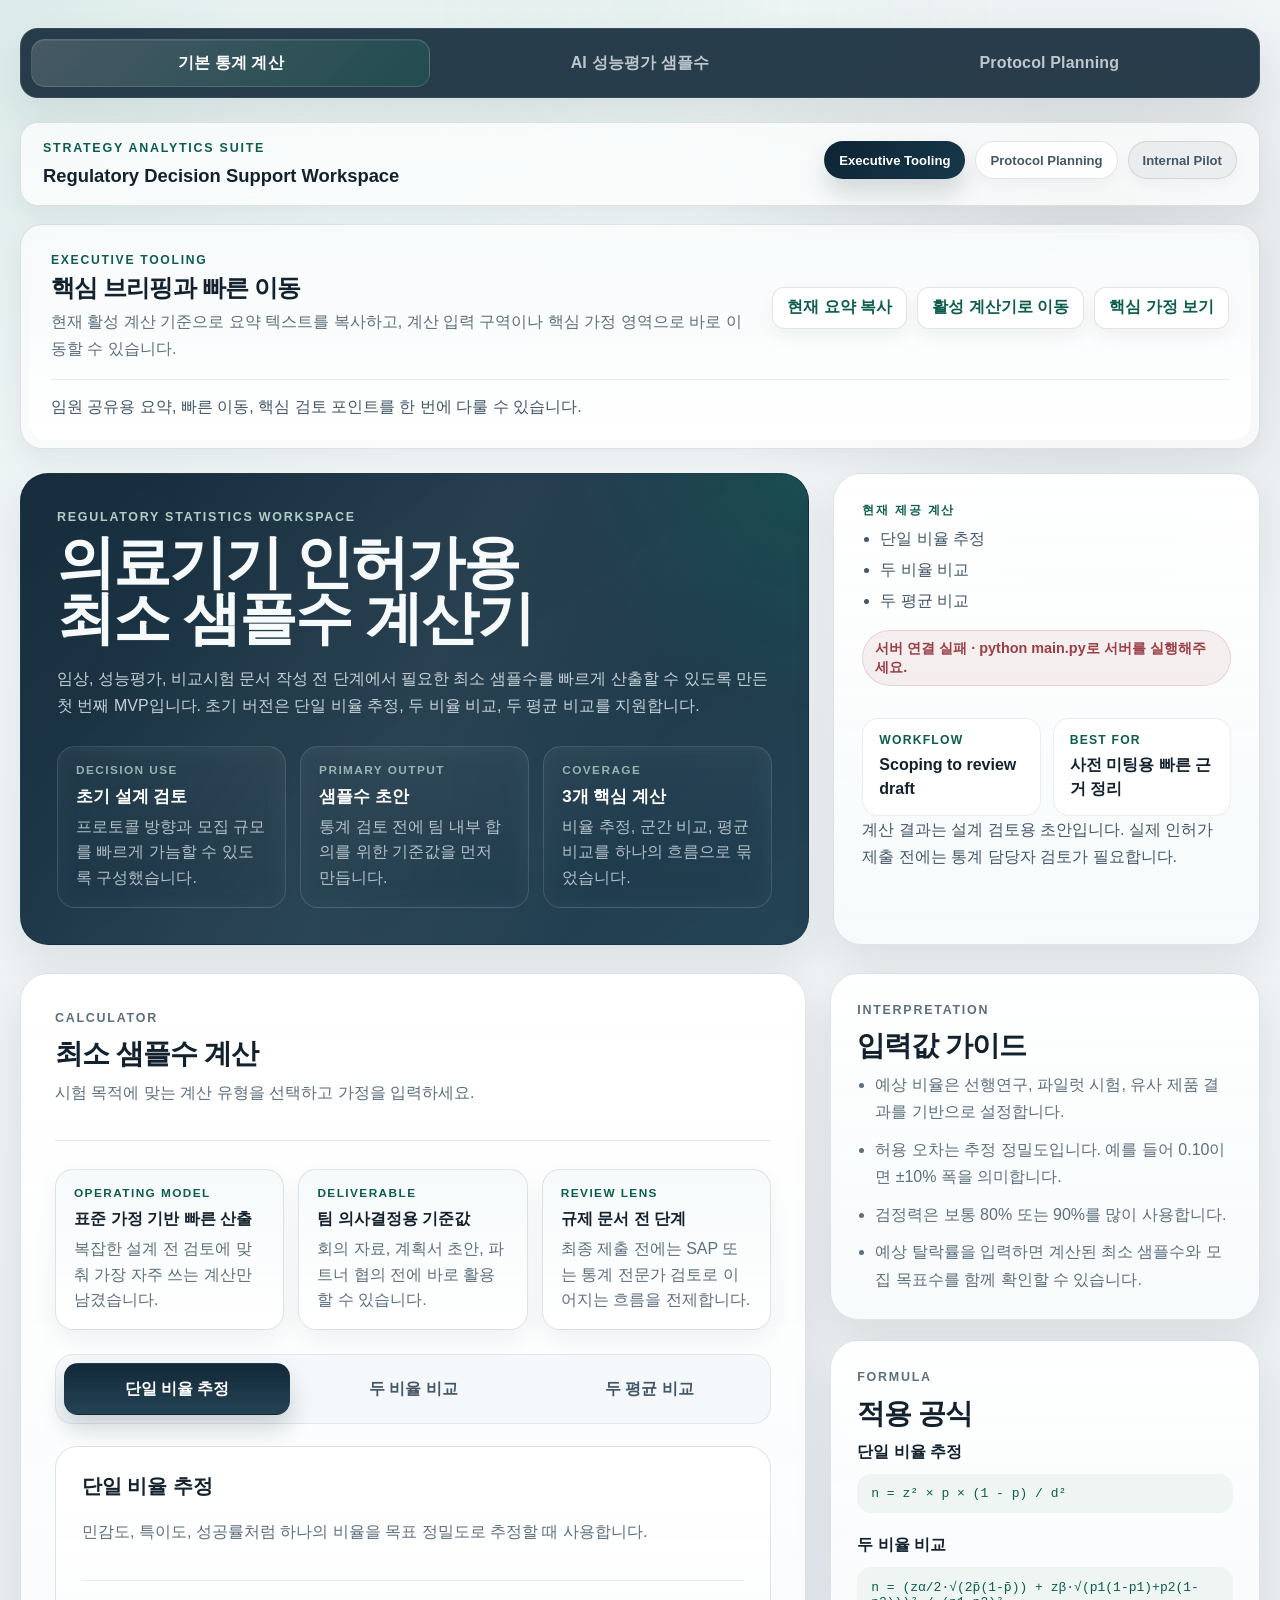
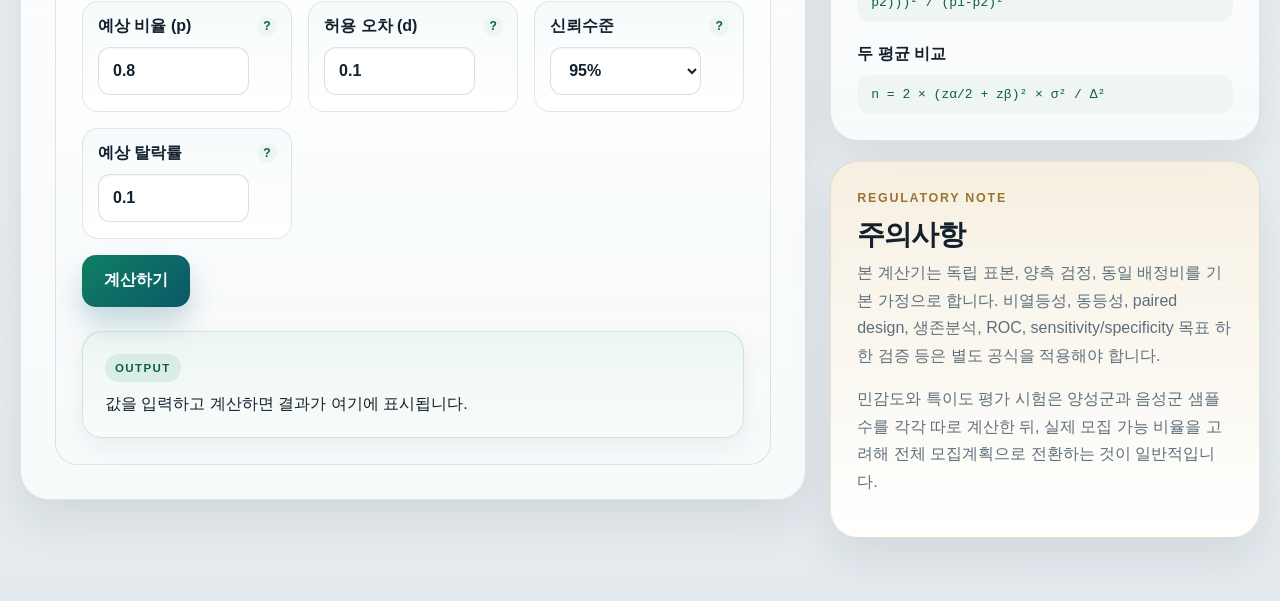
==== commit e6c78875: "feat : 인허가 내용 개선" ====
--- a/index.html
+++ b/index.html
@@ -8,22 +8,79 @@
 </head>
 <body class="page page-core">
   <div class="page-shell">
+    <nav class="page-nav" aria-label="페이지 이동">
+      <a class="page-nav-link active" href="/index.html">기본 통계 계산</a>
+      <a class="page-nav-link" href="/ai-performance.html">AI 성능평가 샘플수</a>
+      <a class="page-nav-link" href="/protocol-planning">Protocol Planning</a>
+    </nav>
+
     <div class="workspace-bar">
       <div>
         <p class="workspace-kicker">Strategy Analytics Suite</p>
         <p class="workspace-title">Regulatory Decision Support Workspace</p>
       </div>
-      <div class="workspace-meta">
-        <span class="workspace-chip is-accent">Executive Tooling</span>
-        <span class="workspace-chip">Protocol Planning</span>
-        <span class="workspace-chip is-muted">Internal Pilot</span>
+      <div class="workspace-meta" aria-label="워크스페이스 기능">
+        <button class="workspace-chip is-accent active" type="button" data-workspace-mode="executive" aria-pressed="true">
+          Executive Tooling
+        </button>
+        <button class="workspace-chip" type="button" data-workspace-mode="protocol" aria-pressed="false">
+          Protocol Planning
+        </button>
+        <button class="workspace-chip is-muted" type="button" data-workspace-mode="pilot" aria-pressed="false">
+          Internal Pilot
+        </button>
       </div>
     </div>
 
-    <nav class="page-nav" aria-label="페이지 이동">
-      <a class="page-nav-link active" href="/index.html">기본 통계 계산</a>
-      <a class="page-nav-link" href="/ai-performance.html">AI 성능평가 샘플수</a>
-    </nav>
+    <section class="workspace-tools" aria-label="워크스페이스 도구">
+      <article class="workspace-tool-panel active" data-workspace-panel="executive">
+        <div class="workspace-tool-copy">
+          <p class="workspace-tool-kicker">Executive Tooling</p>
+          <h2>핵심 브리핑과 빠른 이동</h2>
+          <p>현재 활성 계산 기준으로 요약 텍스트를 복사하고, 계산 입력 구역이나 핵심 가정 영역으로 바로 이동할 수 있습니다.</p>
+        </div>
+        <div class="workspace-tool-actions">
+          <button class="secondary-button" type="button" data-workspace-action="copy-summary">현재 요약 복사</button>
+          <button class="secondary-button" type="button" data-workspace-action="focus-calculator">활성 계산기로 이동</button>
+          <button class="secondary-button" type="button" data-workspace-action="open-assumptions">핵심 가정 보기</button>
+        </div>
+        <p class="workspace-tool-status" data-workspace-status aria-live="polite">
+          임원 공유용 요약, 빠른 이동, 핵심 검토 포인트를 한 번에 다룰 수 있습니다.
+        </p>
+      </article>
+
+      <article class="workspace-tool-panel" data-workspace-panel="protocol">
+        <div class="workspace-tool-copy">
+          <p class="workspace-tool-kicker">Protocol Planning</p>
+          <h2>활성 계산기에 계획 프리셋 적용</h2>
+          <p>현재 선택한 계산기 기준으로 baseline 또는 high-assurance 기본값을 적용하고, 공식 영역으로 바로 점프할 수 있습니다.</p>
+        </div>
+        <div class="workspace-tool-actions">
+          <button class="secondary-button" type="button" data-workspace-action="apply-baseline-plan">Baseline 기본값</button>
+          <button class="secondary-button" type="button" data-workspace-action="apply-high-assurance">High-assurance 기본값</button>
+          <button class="secondary-button" type="button" data-workspace-action="open-formula">공식 보기</button>
+        </div>
+        <p class="workspace-tool-status" data-workspace-status aria-live="polite">
+          현재 활성 탭에 맞는 표준 설정을 빠르게 넣어 계획 초안을 정리할 수 있습니다.
+        </p>
+      </article>
+
+      <article class="workspace-tool-panel" data-workspace-panel="pilot">
+        <div class="workspace-tool-copy">
+          <p class="workspace-tool-kicker">Internal Pilot</p>
+          <h2>데모 입력과 상태 점검</h2>
+          <p>활성 계산기의 예시값을 불러오고 결과 카드를 초기화하거나 서버 연결 상태를 다시 확인할 수 있습니다.</p>
+        </div>
+        <div class="workspace-tool-actions">
+          <button class="secondary-button" type="button" data-workspace-action="load-demo">예시값 불러오기</button>
+          <button class="secondary-button" type="button" data-workspace-action="clear-results">결과 초기화</button>
+          <button class="secondary-button" type="button" data-workspace-action="refresh-health">서버 상태 다시 확인</button>
+        </div>
+        <p class="workspace-tool-status" data-workspace-status aria-live="polite">
+          내부 검토나 데모 시연 전에 입력값과 상태를 빠르게 정리할 수 있습니다.
+        </p>
+      </article>
+    </section>
 
     <header class="hero">
       <div class="hero-copy">
--- a/styles.css
+++ b/styles.css
@@ -120,6 +120,7 @@
 }
 
 .workspace-bar,
+.workspace-tools,
 .page-nav,
 .hero-copy,
 .hero-card,
@@ -170,12 +171,15 @@
   display: flex;
   flex-wrap: wrap;
   gap: 10px;
+  align-items: center;
   justify-content: flex-end;
 }
 
 .workspace-chip {
+  appearance: none;
   display: inline-flex;
   align-items: center;
+  justify-content: center;
   min-height: 38px;
   padding: 0 14px;
   border: 1px solid var(--line);
@@ -185,6 +189,8 @@
   font-size: 0.82rem;
   font-weight: 700;
   box-shadow: 0 6px 14px rgba(17, 33, 45, 0.04);
+  cursor: pointer;
+  transition: transform 160ms ease, box-shadow 160ms ease, background 160ms ease, color 160ms ease, border-color 160ms ease;
 }
 
 .workspace-chip.is-accent {
@@ -195,6 +201,564 @@
 
 .workspace-chip.is-muted {
   background: rgba(18, 33, 45, 0.05);
+}
+
+.workspace-chip:hover,
+.workspace-chip:focus-visible {
+  outline: none;
+  transform: translateY(-1px);
+  box-shadow: 0 12px 22px rgba(17, 33, 45, 0.1);
+}
+
+.workspace-chip:disabled {
+  cursor: not-allowed;
+  opacity: 0.54;
+  transform: none;
+  box-shadow: none;
+}
+
+.workspace-chip[aria-pressed="true"] {
+  border-color: transparent;
+  background: linear-gradient(135deg, var(--surface-strong), var(--surface-strong-2));
+  color: #ffffff;
+  box-shadow: 0 14px 24px rgba(13, 36, 52, 0.16);
+}
+
+.workspace-tools {
+  margin-bottom: 24px;
+  padding: 8px;
+  border: 1px solid var(--line);
+  border-radius: var(--radius-lg);
+  background: rgba(255, 255, 255, 0.66);
+  backdrop-filter: blur(18px);
+  box-shadow: var(--shadow-sm);
+  animation: fade-up 0.55s cubic-bezier(0.2, 0.8, 0.2, 1) both;
+  animation-delay: 0.04s;
+}
+
+.workspace-tool-panel {
+  display: none;
+  grid-template-columns: minmax(0, 1.3fr) auto;
+  gap: 16px 22px;
+  align-items: center;
+  padding: 20px 22px;
+  border-radius: 18px;
+  background: linear-gradient(180deg, rgba(247, 250, 251, 0.98), rgba(255, 255, 255, 0.96));
+}
+
+.workspace-tool-panel.active {
+  display: grid;
+  animation: fade-up 0.24s ease both;
+}
+
+.workspace-tool-kicker {
+  margin: 0 0 8px;
+  font-size: 0.76rem;
+  font-weight: 800;
+  letter-spacing: 0.14em;
+  text-transform: uppercase;
+  color: var(--accent-deep);
+}
+
+.workspace-tool-copy h2 {
+  margin-bottom: 8px;
+  font-size: clamp(1.35rem, 1.9vw, 1.8rem);
+}
+
+.workspace-tool-copy p:last-child {
+  margin-bottom: 0;
+  color: var(--muted);
+  line-height: 1.68;
+}
+
+.workspace-tool-actions {
+  display: flex;
+  flex-wrap: wrap;
+  gap: 10px;
+  justify-content: flex-end;
+}
+
+.workspace-tool-status {
+  grid-column: 1 / -1;
+  margin: 0;
+  padding-top: 14px;
+  border-top: 1px solid rgba(18, 33, 45, 0.08);
+  color: var(--muted-strong);
+  line-height: 1.65;
+}
+
+.protocol-planning-view {
+  display: grid;
+  gap: 24px;
+  margin-bottom: 24px;
+}
+
+.protocol-checklist-view {
+  display: grid;
+  gap: 24px;
+  margin-bottom: 24px;
+}
+
+.protocol-hero {
+  display: grid;
+  grid-template-columns: minmax(0, 1.4fr) minmax(300px, 0.82fr);
+  gap: 24px;
+}
+
+.protocol-hero-copy,
+.protocol-hero-card,
+.protocol-planner-panel,
+.protocol-output-card {
+  border: 1px solid var(--line);
+  border-radius: var(--radius-xl);
+  box-shadow: var(--shadow-lg);
+}
+
+.protocol-hero-copy {
+  position: relative;
+  overflow: hidden;
+  padding: 34px;
+  background: linear-gradient(145deg, rgba(13, 36, 52, 0.98), rgba(22, 61, 83, 0.94));
+  color: #f6fafb;
+}
+
+.protocol-hero-copy::before {
+  content: "";
+  position: absolute;
+  inset: 0;
+  background:
+    radial-gradient(circle at top right, rgba(15, 127, 99, 0.28), transparent 24%),
+    linear-gradient(115deg, transparent 12%, rgba(255, 255, 255, 0.06) 48%, transparent 80%);
+}
+
+.protocol-hero-copy > * {
+  position: relative;
+  z-index: 1;
+}
+
+.protocol-hero-card {
+  padding: 28px;
+  background: linear-gradient(180deg, rgba(255, 255, 255, 0.97), rgba(247, 250, 251, 0.94));
+}
+
+.protocol-layout {
+  display: grid;
+  grid-template-columns: minmax(0, 1.55fr) minmax(300px, 0.78fr);
+  gap: 24px;
+  align-items: start;
+}
+
+.protocol-planner-panel {
+  padding: 32px;
+  background: linear-gradient(180deg, rgba(255, 255, 255, 0.98), rgba(248, 251, 252, 0.94));
+}
+
+.protocol-capability-tabs {
+  display: grid;
+  grid-template-columns: repeat(auto-fit, minmax(180px, 1fr));
+  gap: 10px;
+  margin: 26px 0 18px;
+}
+
+.protocol-capability-button {
+  min-height: 52px;
+  padding: 12px 16px;
+  border: 1px solid rgba(18, 33, 45, 0.12);
+  border-radius: 16px;
+  background: linear-gradient(180deg, rgba(246, 250, 251, 0.98), rgba(255, 255, 255, 0.96));
+  color: var(--muted-strong);
+  font-weight: 700;
+  cursor: pointer;
+  transition: transform 160ms ease, box-shadow 160ms ease, background 160ms ease, color 160ms ease, border-color 160ms ease;
+}
+
+.protocol-capability-button:hover,
+.protocol-capability-button:focus-visible {
+  outline: none;
+  transform: translateY(-1px);
+  box-shadow: var(--shadow-sm);
+}
+
+.protocol-capability-button.active {
+  border-color: transparent;
+  background: linear-gradient(135deg, var(--surface-strong), var(--surface-strong-2));
+  color: #ffffff;
+  box-shadow: 0 16px 28px rgba(13, 36, 52, 0.18);
+}
+
+.protocol-mode-banner {
+  margin-bottom: 18px;
+  padding: 16px 18px;
+  border: 1px solid rgba(15, 127, 99, 0.14);
+  border-radius: 18px;
+  background: linear-gradient(180deg, rgba(237, 246, 242, 0.92), rgba(255, 255, 255, 0.98));
+  color: var(--muted-strong);
+  line-height: 1.7;
+}
+
+.protocol-form {
+  display: grid;
+  grid-template-columns: repeat(auto-fit, minmax(220px, 1fr));
+  gap: 16px;
+}
+
+.protocol-form label {
+  display: flex;
+  flex-direction: column;
+  gap: 10px;
+  padding: 14px 15px 16px;
+  border: 1px solid rgba(18, 33, 45, 0.1);
+  border-radius: 16px;
+  background: linear-gradient(180deg, rgba(246, 250, 251, 0.92), rgba(255, 255, 255, 0.98));
+  color: var(--ink);
+  font-weight: 700;
+  transition: transform 160ms ease, border-color 160ms ease, box-shadow 160ms ease;
+}
+
+.protocol-form label:hover {
+  transform: translateY(-1px);
+  border-color: rgba(15, 127, 99, 0.2);
+  box-shadow: var(--shadow-sm);
+}
+
+.protocol-form input,
+.protocol-form select,
+.protocol-form textarea {
+  width: 100%;
+  min-height: 48px;
+  padding: 13px 14px;
+  border: 1px solid rgba(18, 33, 45, 0.14);
+  border-radius: 12px;
+  background: #ffffff;
+  color: var(--ink);
+  box-shadow: inset 0 1px 2px rgba(18, 33, 45, 0.04);
+}
+
+.protocol-form input:focus,
+.protocol-form select:focus,
+.protocol-form textarea:focus {
+  outline: none;
+  border-color: var(--accent);
+  box-shadow: 0 0 0 4px rgba(15, 127, 99, 0.12);
+}
+
+.protocol-action-row {
+  grid-column: 1 / -1;
+  display: flex;
+  flex-wrap: wrap;
+  gap: 12px;
+  align-items: center;
+}
+
+.protocol-help {
+  margin-bottom: 0;
+}
+
+.protocol-side-panel {
+  display: grid;
+  gap: 20px;
+}
+
+.protocol-info-card {
+  padding: 26px;
+}
+
+.protocol-output-card {
+  padding: 30px 32px;
+  background: linear-gradient(180deg, rgba(255, 255, 255, 0.98), rgba(248, 251, 252, 0.94));
+}
+
+.protocol-output-card.is-placeholder {
+  border-style: dashed;
+  background: linear-gradient(180deg, rgba(248, 251, 252, 0.94), rgba(255, 255, 255, 0.98));
+}
+
+.protocol-output-card.is-generated {
+  animation: fade-up 0.28s ease both;
+}
+
+.protocol-output-header {
+  display: flex;
+  flex-wrap: wrap;
+  gap: 16px;
+  align-items: flex-end;
+  justify-content: space-between;
+  padding-bottom: 18px;
+  border-bottom: 1px solid rgba(18, 33, 45, 0.08);
+}
+
+.protocol-output-header h2 {
+  margin-bottom: 8px;
+}
+
+.protocol-tag-row {
+  display: flex;
+  flex-wrap: wrap;
+  gap: 8px;
+}
+
+.protocol-tag {
+  display: inline-flex;
+  align-items: center;
+  min-height: 34px;
+  padding: 0 12px;
+  border-radius: 999px;
+  background: rgba(13, 36, 52, 0.06);
+  color: var(--accent-deep);
+  font-size: 0.82rem;
+  font-weight: 700;
+}
+
+.protocol-output-grid {
+  display: grid;
+  grid-template-columns: repeat(2, minmax(0, 1fr));
+  gap: 16px;
+  margin-top: 22px;
+}
+
+.protocol-placeholder {
+  margin-top: 22px;
+  padding: 22px;
+  border: 1px dashed rgba(18, 33, 45, 0.16);
+  border-radius: 18px;
+  background: rgba(255, 255, 255, 0.88);
+}
+
+.protocol-placeholder-title {
+  margin: 0 0 10px;
+  font-size: 1rem;
+  font-weight: 700;
+  color: var(--ink);
+}
+
+.protocol-output-section {
+  padding: 20px;
+  border: 1px solid rgba(18, 33, 45, 0.08);
+  border-radius: 18px;
+  background: #ffffff;
+  box-shadow: 0 10px 22px rgba(17, 33, 45, 0.04);
+}
+
+.protocol-output-section.is-wide {
+  grid-column: 1 / -1;
+}
+
+.protocol-output-section h3 {
+  margin-bottom: 10px;
+  font-size: 1.05rem;
+}
+
+.protocol-output-section p {
+  margin-bottom: 0;
+  color: var(--muted);
+  line-height: 1.72;
+}
+
+.protocol-flowchart {
+  display: grid;
+  gap: 10px;
+  margin-top: 8px;
+}
+
+.protocol-flow-step {
+  display: grid;
+  grid-template-columns: 54px minmax(0, 1fr);
+  gap: 14px 16px;
+  align-items: start;
+}
+
+.protocol-flow-badge {
+  display: inline-flex;
+  align-items: center;
+  justify-content: center;
+  width: 46px;
+  height: 46px;
+  border-radius: 16px;
+  background: linear-gradient(135deg, var(--surface-strong), var(--surface-strong-2));
+  color: #ffffff;
+  font-size: 0.82rem;
+  font-weight: 800;
+  letter-spacing: 0.08em;
+  box-shadow: 0 12px 24px rgba(13, 36, 52, 0.16);
+}
+
+.protocol-flowchart.is-realtime .protocol-flow-badge {
+  background: linear-gradient(135deg, var(--accent), #0b5868);
+}
+
+.protocol-flow-card {
+  padding: 18px 18px 16px;
+  border: 1px solid rgba(18, 33, 45, 0.08);
+  border-radius: 18px;
+  background: linear-gradient(180deg, rgba(246, 250, 251, 0.96), rgba(255, 255, 255, 0.98));
+  box-shadow: 0 12px 24px rgba(17, 33, 45, 0.05);
+}
+
+.protocol-flow-title {
+  margin: 0 0 8px;
+  font-size: 1rem;
+  font-weight: 700;
+  color: var(--ink);
+}
+
+.protocol-flow-detail {
+  margin: 0;
+  color: var(--muted);
+  line-height: 1.66;
+}
+
+.protocol-flow-arrow {
+  grid-column: 1 / -1;
+  justify-self: center;
+  position: relative;
+  width: 2px;
+  height: 24px;
+  background: linear-gradient(180deg, rgba(36, 68, 102, 0.18), rgba(15, 127, 99, 0.34));
+}
+
+.protocol-flow-arrow::after {
+  content: "";
+  position: absolute;
+  left: 50%;
+  bottom: -1px;
+  width: 10px;
+  height: 10px;
+  border-right: 2px solid rgba(15, 127, 99, 0.54);
+  border-bottom: 2px solid rgba(15, 127, 99, 0.54);
+  transform: translateX(-50%) rotate(45deg);
+  background: #ffffff;
+}
+
+.checklist-main-panel {
+  display: grid;
+  gap: 22px;
+}
+
+.checklist-progress-card,
+.checklist-section {
+  border: 1px solid rgba(18, 33, 45, 0.08);
+  border-radius: 20px;
+  background: linear-gradient(180deg, rgba(255, 255, 255, 0.98), rgba(247, 250, 251, 0.94));
+  box-shadow: var(--shadow-sm);
+}
+
+.checklist-progress-card {
+  display: grid;
+  gap: 14px;
+  padding: 22px 24px;
+}
+
+.checklist-progress-card h3 {
+  margin: 0;
+  font-size: 1.3rem;
+}
+
+.checklist-progress-track {
+  overflow: hidden;
+  width: 100%;
+  height: 12px;
+  border-radius: 999px;
+  background: rgba(18, 33, 45, 0.08);
+}
+
+.checklist-progress-bar {
+  display: block;
+  width: 0;
+  height: 100%;
+  border-radius: inherit;
+  background: linear-gradient(135deg, var(--accent), #0b5868);
+  transition: width 180ms ease;
+}
+
+.checklist-sections {
+  display: grid;
+  gap: 20px;
+}
+
+.checklist-section {
+  padding: 24px;
+}
+
+.checklist-section-header {
+  padding-bottom: 18px;
+  border-bottom: 1px solid rgba(18, 33, 45, 0.08);
+}
+
+.checklist-section-header h3 {
+  margin-bottom: 8px;
+}
+
+.checklist-section-header p:last-child {
+  margin-bottom: 0;
+  color: var(--muted);
+  line-height: 1.66;
+}
+
+.checklist-items {
+  display: grid;
+  gap: 12px;
+  margin-top: 18px;
+}
+
+.checklist-item {
+  display: grid;
+  grid-template-columns: auto minmax(0, 1fr);
+  gap: 14px;
+  align-items: start;
+  padding: 16px 18px;
+  border: 1px solid rgba(18, 33, 45, 0.08);
+  border-radius: 18px;
+  background: #ffffff;
+  box-shadow: 0 10px 22px rgba(17, 33, 45, 0.04);
+  cursor: pointer;
+  transition: transform 160ms ease, border-color 160ms ease, box-shadow 160ms ease, background 160ms ease;
+}
+
+.checklist-item:hover {
+  transform: translateY(-1px);
+  border-color: rgba(15, 127, 99, 0.18);
+  box-shadow: 0 14px 26px rgba(17, 33, 45, 0.07);
+}
+
+.checklist-item input {
+  width: 20px;
+  height: 20px;
+  margin-top: 2px;
+  accent-color: var(--accent);
+}
+
+.checklist-item.is-checked {
+  border-color: rgba(15, 127, 99, 0.18);
+  background: linear-gradient(180deg, rgba(237, 246, 242, 0.88), rgba(255, 255, 255, 0.98));
+}
+
+.checklist-item-copy {
+  display: block;
+}
+
+.checklist-item-title {
+  display: block;
+  color: var(--ink);
+  font-weight: 700;
+  line-height: 1.5;
+}
+
+.checklist-item-note {
+  display: block;
+  margin-top: 6px;
+  color: var(--muted);
+  line-height: 1.62;
+}
+
+.protocol-section-list {
+  margin: 0;
+  padding-left: 18px;
+  color: var(--muted);
+  line-height: 1.72;
+}
+
+.protocol-section-list li + li {
+  margin-top: 8px;
 }
 
 .page-nav {
@@ -690,6 +1254,10 @@
   box-shadow: 0 18px 30px rgba(11, 88, 104, 0.24);
 }
 
+.primary-button.is-success {
+  background: linear-gradient(135deg, #178768, #0d5d4f);
+}
+
 .primary-button:disabled {
   cursor: wait;
   opacity: 0.82;
@@ -705,6 +1273,13 @@
   background: #ffffff;
   color: var(--accent-deep);
   box-shadow: 0 8px 18px rgba(17, 33, 45, 0.05);
+}
+
+.secondary-button:disabled {
+  cursor: not-allowed;
+  opacity: 0.56;
+  transform: none;
+  box-shadow: none;
 }
 
 .result-card {
@@ -786,6 +1361,11 @@
   display: none;
 }
 
+.protocol-form [data-protocol-field][hidden],
+.protocol-form [data-protocol-field].field-hidden {
+  display: none !important;
+}
+
 .reference-title,
 .formula-title,
 .figure-title,
@@ -1068,9 +1648,22 @@
 }
 
 @media (max-width: 1080px) {
+  .protocol-hero,
+  .protocol-layout {
+    grid-template-columns: 1fr;
+  }
+
   .hero,
   .content-grid {
     grid-template-columns: 1fr;
+  }
+
+  .workspace-tool-panel {
+    grid-template-columns: 1fr;
+  }
+
+  .workspace-tool-actions {
+    justify-content: flex-start;
   }
 
   .hero-metrics,
@@ -1090,6 +1683,11 @@
   }
 
   .workspace-bar,
+  .workspace-tools,
+  .protocol-hero-copy,
+  .protocol-hero-card,
+  .protocol-planner-panel,
+  .protocol-output-card,
   .hero-copy,
   .hero-card,
   .calculator-panel,
@@ -1098,6 +1696,10 @@
     border-radius: 22px;
   }
 
+  .protocol-hero-copy,
+  .protocol-hero-card,
+  .protocol-planner-panel,
+  .protocol-output-card,
   .hero-copy,
   .calculator-panel,
   .hero-card,
@@ -1107,8 +1709,26 @@
 
   .hero-metrics,
   .hero-note-grid,
-  .tool-strip {
+  .tool-strip,
+  .workspace-tool-actions,
+  .protocol-output-grid {
     grid-template-columns: 1fr;
+  }
+
+  .workspace-tool-actions {
+    display: grid;
+  }
+
+  .protocol-action-row {
+    display: grid;
+  }
+
+  .protocol-flow-step {
+    grid-template-columns: 1fr;
+  }
+
+  .protocol-flow-arrow {
+    margin-left: 22px;
   }
 
   .tabs {
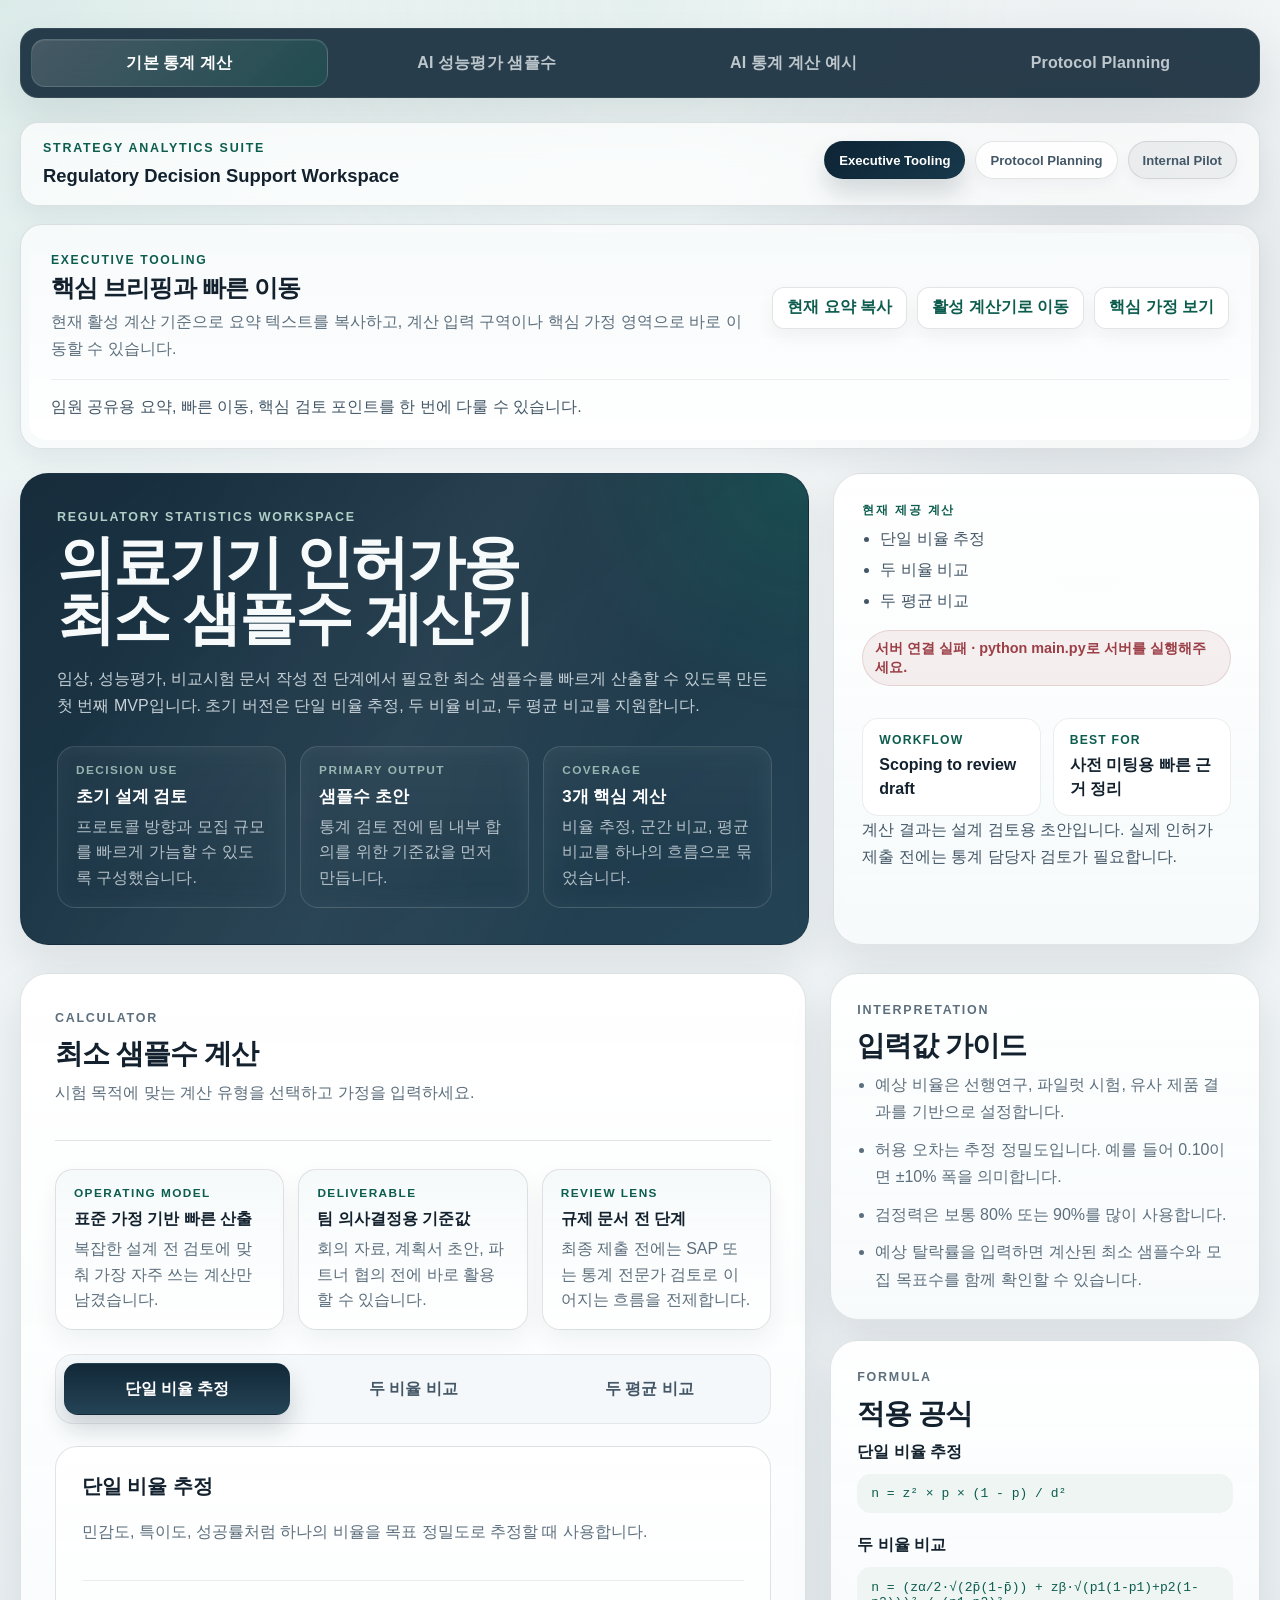
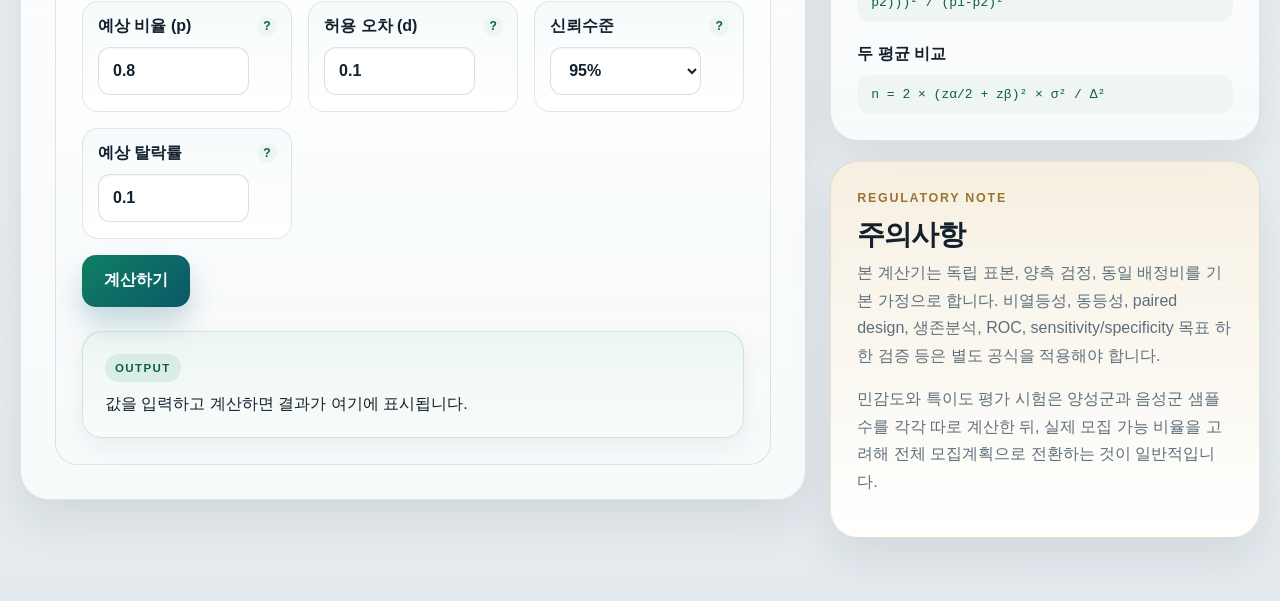
==== commit fca0da3c: "feat: AI 통계 계산 예시 탭 및 규제권역별 예시 생성 기능 추가 - 상단 네비게이션에 AI 통계 계산 예시 탭 추가 - AI 통계 계산 예시 전용 페이지와 라우트 연결 - " ====
--- a/index.html
+++ b/index.html
@@ -11,6 +11,7 @@
     <nav class="page-nav" aria-label="페이지 이동">
       <a class="page-nav-link active" href="/index.html">기본 통계 계산</a>
       <a class="page-nav-link" href="/ai-performance.html">AI 성능평가 샘플수</a>
+      <a class="page-nav-link" href="/ai-stat-examples">AI 통계 계산 예시</a>
       <a class="page-nav-link" href="/protocol-planning">Protocol Planning</a>
     </nav>
 
--- a/styles.css
+++ b/styles.css
@@ -360,6 +360,18 @@
   margin: 26px 0 18px;
 }
 
+.ai-stat-region-row {
+  display: flex;
+  flex-wrap: wrap;
+  gap: 10px;
+  margin: 0 0 20px;
+}
+
+.ai-stat-panel-stack {
+  position: sticky;
+  top: 20px;
+}
+
 .protocol-capability-button {
   min-height: 52px;
   padding: 12px 16px;
@@ -1482,6 +1494,11 @@
   color: var(--accent-deep);
 }
 
+.doc-card h4 {
+  margin: 0 0 10px;
+  font-size: 1rem;
+}
+
 .inline-formula-card,
 .figure-card,
 .parameter-table-wrap {
@@ -1672,6 +1689,10 @@
   }
 
   .info-panel {
+    position: static;
+  }
+
+  .ai-stat-panel-stack {
     position: static;
   }
 }
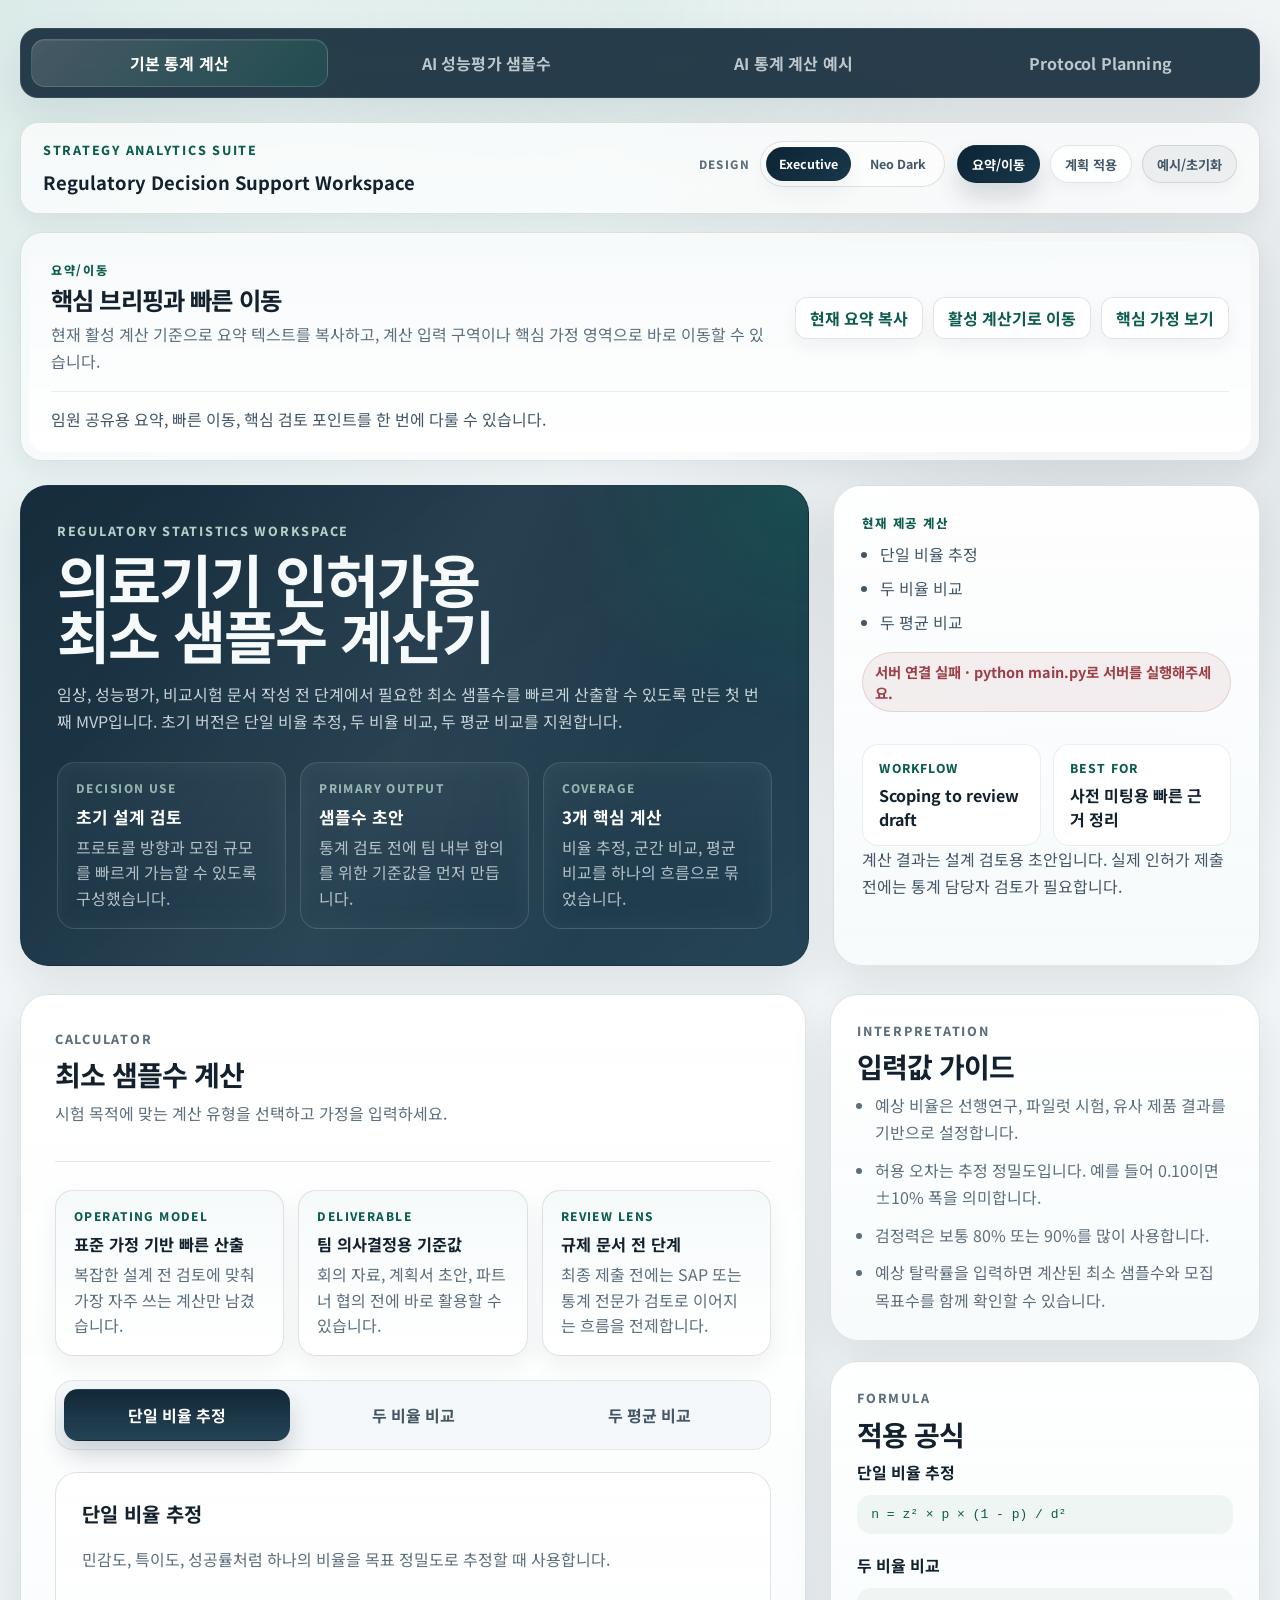
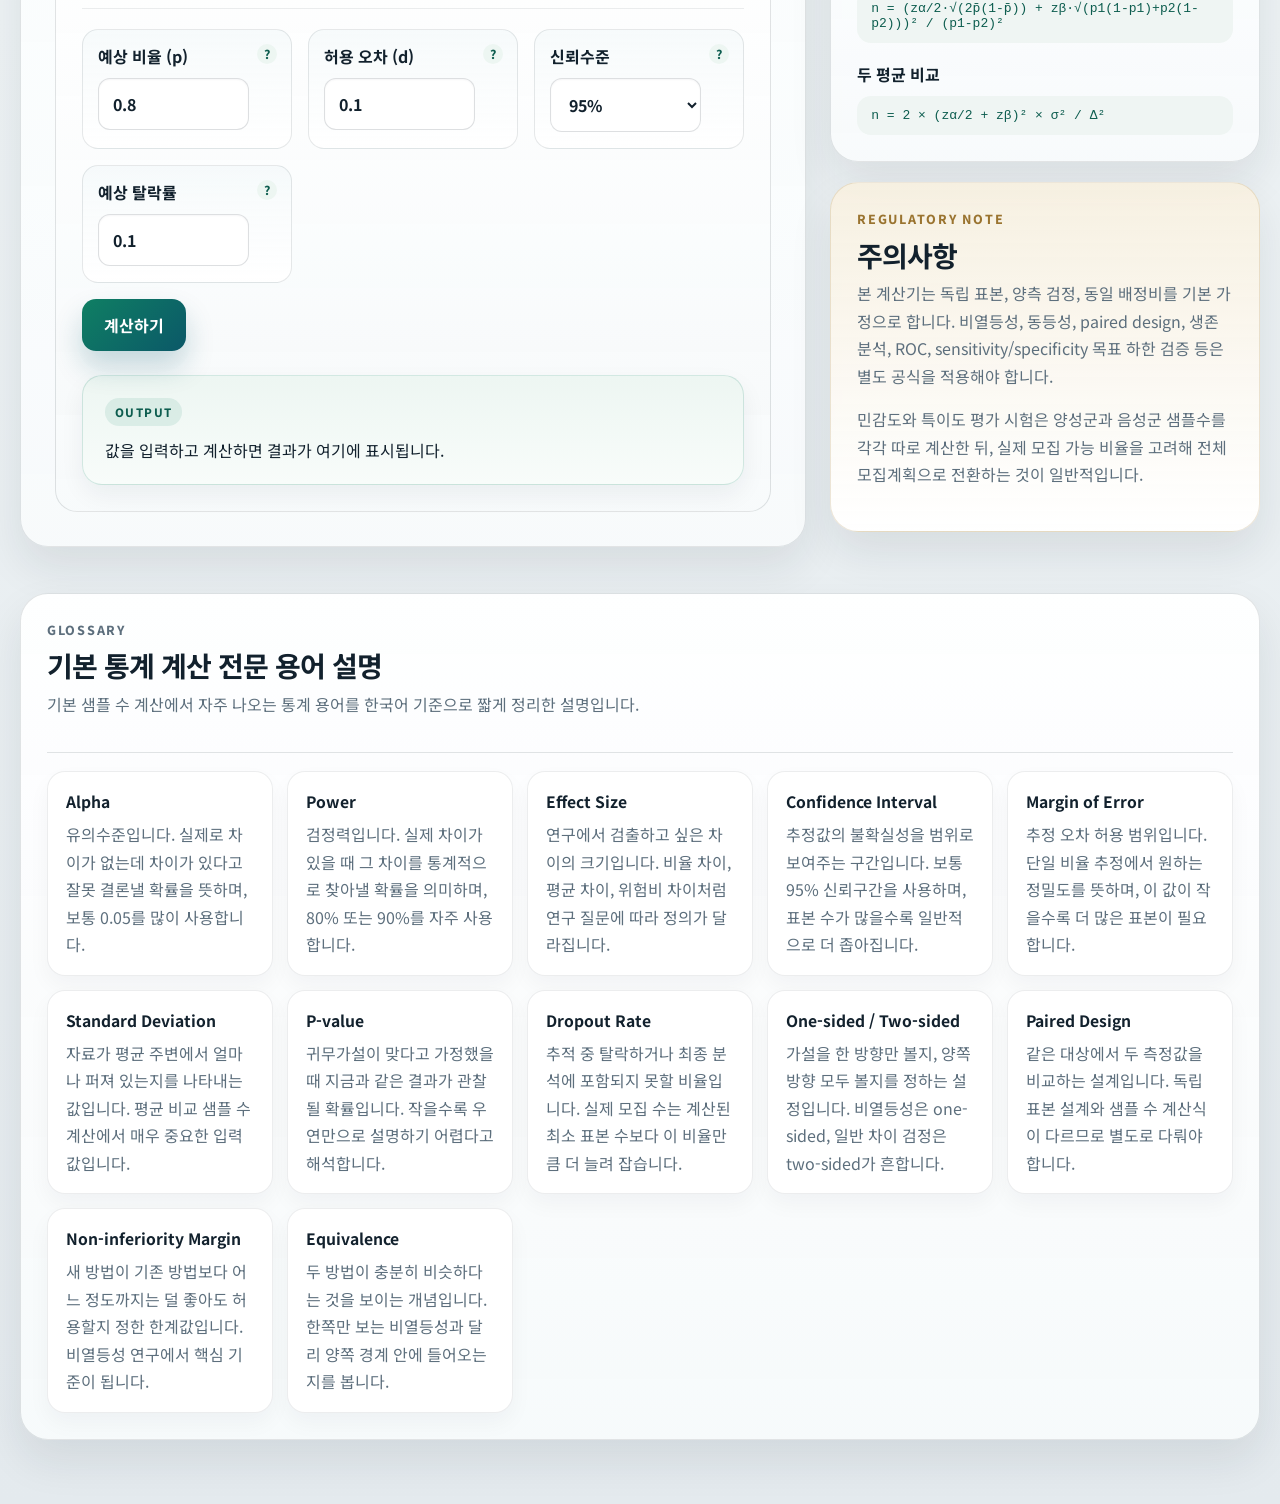
==== commit 470d7919: "feat: 프로토콜 플래닝 고도화 및 운영 배포 환경 구성 추가 - Protocol Planning 입력 항목과 초안 생성 로직 고도화 - 프로토콜 예시 채우기, 원상 복원, 체크" ====
--- a/index.html
+++ b/index.html
@@ -4,6 +4,18 @@
   <meta charset="UTF-8">
   <meta name="viewport" content="width=device-width, initial-scale=1.0">
   <title>의료기기 인허가 통계 계산기</title>
+  <script>
+    (function () {
+      try {
+        var theme = window.localStorage.getItem("statistics-web:theme");
+        if (theme) {
+          document.documentElement.setAttribute("data-theme", theme);
+        }
+      } catch (error) {
+        // Ignore theme bootstrap failures.
+      }
+    })();
+  </script>
   <link rel="stylesheet" href="styles.css">
 </head>
 <body class="page page-core">
@@ -20,23 +32,32 @@
         <p class="workspace-kicker">Strategy Analytics Suite</p>
         <p class="workspace-title">Regulatory Decision Support Workspace</p>
       </div>
-      <div class="workspace-meta" aria-label="워크스페이스 기능">
+      <div class="workspace-bar-actions">
+        <div class="theme-switcher" aria-label="디자인 선택">
+          <span class="theme-switcher-label">Design</span>
+          <div class="theme-switcher-options" role="group" aria-label="디자인 테마">
+            <button class="theme-button" type="button" data-theme-option="executive-classic" aria-pressed="false">Executive</button>
+            <button class="theme-button" type="button" data-theme-option="neo-dark" aria-pressed="false">Neo Dark</button>
+          </div>
+        </div>
+        <div class="workspace-meta" aria-label="워크스페이스 기능">
         <button class="workspace-chip is-accent active" type="button" data-workspace-mode="executive" aria-pressed="true">
-          Executive Tooling
+          요약/이동
         </button>
         <button class="workspace-chip" type="button" data-workspace-mode="protocol" aria-pressed="false">
-          Protocol Planning
+          계획 적용
         </button>
         <button class="workspace-chip is-muted" type="button" data-workspace-mode="pilot" aria-pressed="false">
-          Internal Pilot
+          예시/초기화
         </button>
+      </div>
       </div>
     </div>
 
     <section class="workspace-tools" aria-label="워크스페이스 도구">
       <article class="workspace-tool-panel active" data-workspace-panel="executive">
         <div class="workspace-tool-copy">
-          <p class="workspace-tool-kicker">Executive Tooling</p>
+          <p class="workspace-tool-kicker">요약/이동</p>
           <h2>핵심 브리핑과 빠른 이동</h2>
           <p>현재 활성 계산 기준으로 요약 텍스트를 복사하고, 계산 입력 구역이나 핵심 가정 영역으로 바로 이동할 수 있습니다.</p>
         </div>
@@ -52,7 +73,7 @@
 
       <article class="workspace-tool-panel" data-workspace-panel="protocol">
         <div class="workspace-tool-copy">
-          <p class="workspace-tool-kicker">Protocol Planning</p>
+          <p class="workspace-tool-kicker">계획 적용</p>
           <h2>활성 계산기에 계획 프리셋 적용</h2>
           <p>현재 선택한 계산기 기준으로 baseline 또는 high-assurance 기본값을 적용하고, 공식 영역으로 바로 점프할 수 있습니다.</p>
         </div>
@@ -68,7 +89,7 @@
 
       <article class="workspace-tool-panel" data-workspace-panel="pilot">
         <div class="workspace-tool-copy">
-          <p class="workspace-tool-kicker">Internal Pilot</p>
+          <p class="workspace-tool-kicker">예시/초기화</p>
           <h2>데모 입력과 상태 점검</h2>
           <p>활성 계산기의 예시값을 불러오고 결과 카드를 초기화하거나 서버 연결 상태를 다시 확인할 수 있습니다.</p>
         </div>
@@ -334,6 +355,65 @@
           </p>
         </section>
       </aside>
+
+      <section class="info-card protocol-glossary-card" aria-label="기본 통계 계산 전문 용어 설명">
+        <div class="section-heading">
+          <p class="section-kicker">Glossary</p>
+          <h2>기본 통계 계산 전문 용어 설명</h2>
+          <p>기본 샘플 수 계산에서 자주 나오는 통계 용어를 한국어 기준으로 짧게 정리한 설명입니다.</p>
+        </div>
+
+        <div class="protocol-glossary-grid">
+          <article class="protocol-glossary-item">
+            <h3>Alpha</h3>
+            <p>유의수준입니다. 실제로 차이가 없는데 차이가 있다고 잘못 결론낼 확률을 뜻하며, 보통 0.05를 많이 사용합니다.</p>
+          </article>
+          <article class="protocol-glossary-item">
+            <h3>Power</h3>
+            <p>검정력입니다. 실제 차이가 있을 때 그 차이를 통계적으로 찾아낼 확률을 의미하며, 80% 또는 90%를 자주 사용합니다.</p>
+          </article>
+          <article class="protocol-glossary-item">
+            <h3>Effect Size</h3>
+            <p>연구에서 검출하고 싶은 차이의 크기입니다. 비율 차이, 평균 차이, 위험비 차이처럼 연구 질문에 따라 정의가 달라집니다.</p>
+          </article>
+          <article class="protocol-glossary-item">
+            <h3>Confidence Interval</h3>
+            <p>추정값의 불확실성을 범위로 보여주는 구간입니다. 보통 95% 신뢰구간을 사용하며, 표본 수가 많을수록 일반적으로 더 좁아집니다.</p>
+          </article>
+          <article class="protocol-glossary-item">
+            <h3>Margin of Error</h3>
+            <p>추정 오차 허용 범위입니다. 단일 비율 추정에서 원하는 정밀도를 뜻하며, 이 값이 작을수록 더 많은 표본이 필요합니다.</p>
+          </article>
+          <article class="protocol-glossary-item">
+            <h3>Standard Deviation</h3>
+            <p>자료가 평균 주변에서 얼마나 퍼져 있는지를 나타내는 값입니다. 평균 비교 샘플 수 계산에서 매우 중요한 입력값입니다.</p>
+          </article>
+          <article class="protocol-glossary-item">
+            <h3>P-value</h3>
+            <p>귀무가설이 맞다고 가정했을 때 지금과 같은 결과가 관찰될 확률입니다. 작을수록 우연만으로 설명하기 어렵다고 해석합니다.</p>
+          </article>
+          <article class="protocol-glossary-item">
+            <h3>Dropout Rate</h3>
+            <p>추적 중 탈락하거나 최종 분석에 포함되지 못할 비율입니다. 실제 모집 수는 계산된 최소 표본 수보다 이 비율만큼 더 늘려 잡습니다.</p>
+          </article>
+          <article class="protocol-glossary-item">
+            <h3>One-sided / Two-sided</h3>
+            <p>가설을 한 방향만 볼지, 양쪽 방향 모두 볼지를 정하는 설정입니다. 비열등성은 one-sided, 일반 차이 검정은 two-sided가 흔합니다.</p>
+          </article>
+          <article class="protocol-glossary-item">
+            <h3>Paired Design</h3>
+            <p>같은 대상에서 두 측정값을 비교하는 설계입니다. 독립 표본 설계와 샘플 수 계산식이 다르므로 별도로 다뤄야 합니다.</p>
+          </article>
+          <article class="protocol-glossary-item">
+            <h3>Non-inferiority Margin</h3>
+            <p>새 방법이 기존 방법보다 어느 정도까지는 덜 좋아도 허용할지 정한 한계값입니다. 비열등성 연구에서 핵심 기준이 됩니다.</p>
+          </article>
+          <article class="protocol-glossary-item">
+            <h3>Equivalence</h3>
+            <p>두 방법이 충분히 비슷하다는 것을 보이는 개념입니다. 한쪽만 보는 비열등성과 달리 양쪽 경계 안에 들어오는지를 봅니다.</p>
+          </article>
+        </div>
+      </section>
     </main>
   </div>
 
--- a/styles.css
+++ b/styles.css
@@ -1,3 +1,5 @@
+@import url('https://fonts.googleapis.com/css2?family=Sora:wght@300;400;500;600;700;800&family=Noto+Sans+KR:wght@400;500;700;800&family=JetBrains+Mono:wght@400;500&display=swap');
+
 :root {
   --bg: #edf2f4;
   --bg-strong: #e4eaee;
@@ -11,6 +13,7 @@
   --muted-strong: #435767;
   --line: rgba(18, 33, 45, 0.12);
   --line-strong: rgba(18, 33, 45, 0.18);
+  --line-accent: rgba(15, 127, 99, 0.22);
   --accent: #0f7f63;
   --accent-deep: #0d5d4f;
   --accent-soft: #edf6f2;
@@ -20,6 +23,7 @@
   --shadow-xl: 0 34px 76px rgba(17, 33, 45, 0.12);
   --shadow-lg: 0 20px 44px rgba(17, 33, 45, 0.09);
   --shadow-sm: 0 10px 24px rgba(17, 33, 45, 0.06);
+  --glow-accent: 0 0 32px rgba(15, 127, 99, 0.18);
   --radius-xl: 28px;
   --radius-lg: 22px;
   --radius-md: 18px;
@@ -167,6 +171,73 @@
   color: var(--ink);
 }
 
+.workspace-bar-actions {
+  display: flex;
+  flex-wrap: wrap;
+  gap: 12px;
+  align-items: center;
+  justify-content: flex-end;
+}
+
+.theme-switcher {
+  display: flex;
+  flex-wrap: wrap;
+  gap: 10px;
+  align-items: center;
+  justify-content: flex-end;
+}
+
+.theme-switcher-label {
+  margin: 0;
+  font-size: 0.72rem;
+  font-weight: 800;
+  letter-spacing: 0.12em;
+  text-transform: uppercase;
+  color: var(--muted);
+}
+
+.theme-switcher-options {
+  display: flex;
+  flex-wrap: wrap;
+  gap: 6px;
+  padding: 5px;
+  border: 1px solid var(--line);
+  border-radius: 999px;
+  background: rgba(255, 255, 255, 0.52);
+  box-shadow: inset 0 1px 0 rgba(255, 255, 255, 0.38);
+}
+
+.theme-button {
+  appearance: none;
+  display: inline-flex;
+  align-items: center;
+  justify-content: center;
+  min-height: 34px;
+  padding: 0 12px;
+  border: 1px solid transparent;
+  border-radius: 999px;
+  background: transparent;
+  color: var(--muted-strong);
+  font-size: 0.78rem;
+  font-weight: 700;
+  cursor: pointer;
+  transition: transform 160ms ease, box-shadow 160ms ease, background 160ms ease, color 160ms ease, border-color 160ms ease;
+}
+
+.theme-button:hover,
+.theme-button:focus-visible {
+  outline: none;
+  transform: translateY(-1px);
+  color: var(--ink);
+  background: rgba(255, 255, 255, 0.5);
+}
+
+.theme-button[aria-pressed="true"] {
+  background: linear-gradient(135deg, var(--surface-strong), var(--surface-strong-2));
+  color: #ffffff;
+  box-shadow: var(--shadow-sm);
+}
+
 .workspace-meta {
   display: flex;
   flex-wrap: wrap;
@@ -414,6 +485,34 @@
   gap: 16px;
 }
 
+.protocol-form-section {
+  grid-column: 1 / -1;
+  padding: 18px 20px;
+  border: 1px solid rgba(18, 33, 45, 0.08);
+  border-radius: 18px;
+  background: linear-gradient(180deg, rgba(13, 36, 52, 0.05), rgba(255, 255, 255, 0.98));
+}
+
+.protocol-form-section-kicker {
+  margin: 0 0 8px;
+  font-size: 0.74rem;
+  font-weight: 800;
+  letter-spacing: 0.08em;
+  text-transform: uppercase;
+  color: var(--accent-deep);
+}
+
+.protocol-form-section h3 {
+  margin: 0 0 8px;
+  font-size: 1rem;
+}
+
+.protocol-form-section p {
+  margin: 0;
+  color: var(--muted);
+  line-height: 1.7;
+}
+
 .protocol-form label {
   display: flex;
   flex-direction: column;
@@ -425,6 +524,10 @@
   color: var(--ink);
   font-weight: 700;
   transition: transform 160ms ease, border-color 160ms ease, box-shadow 160ms ease;
+}
+
+.protocol-form label.is-wide {
+  grid-column: 1 / -1;
 }
 
 .protocol-form label:hover {
@@ -446,6 +549,12 @@
   box-shadow: inset 0 1px 2px rgba(18, 33, 45, 0.04);
 }
 
+.protocol-form textarea {
+  min-height: 116px;
+  resize: vertical;
+  line-height: 1.6;
+}
+
 .protocol-form input:focus,
 .protocol-form select:focus,
 .protocol-form textarea:focus {
@@ -487,6 +596,42 @@
 
 .protocol-output-card.is-generated {
   animation: fade-up 0.28s ease both;
+}
+
+.protocol-glossary-card {
+  grid-column: 1 / -1;
+  position: relative;
+  z-index: 8;
+  margin-top: 22px;
+  padding: 30px 32px;
+  background: linear-gradient(180deg, rgba(255, 255, 255, 0.98), rgba(245, 249, 250, 0.94));
+}
+
+.protocol-glossary-grid {
+  display: grid;
+  grid-template-columns: repeat(auto-fit, minmax(220px, 1fr));
+  gap: 14px;
+  margin-top: 18px;
+}
+
+.protocol-glossary-item {
+  padding: 18px 18px 16px;
+  border: 1px solid rgba(18, 33, 45, 0.08);
+  border-radius: 18px;
+  background: #ffffff;
+  box-shadow: 0 10px 22px rgba(17, 33, 45, 0.04);
+}
+
+.protocol-glossary-item h3 {
+  margin: 0 0 8px;
+  font-size: 0.98rem;
+  color: var(--ink);
+}
+
+.protocol-glossary-item p {
+  margin: 0;
+  color: var(--muted);
+  line-height: 1.7;
 }
 
 .protocol-output-header {
@@ -1029,6 +1174,7 @@
 }
 
 .calculator-panel {
+  min-width: 0;
   padding: 34px;
   background: linear-gradient(180deg, rgba(255, 255, 255, 0.96), rgba(248, 251, 252, 0.93));
   animation-delay: 0.22s;
@@ -1109,6 +1255,7 @@
 
 .tab-panel {
   display: none;
+  min-width: 0;
   padding: 26px;
   border: 1px solid var(--line);
   border-radius: var(--radius-lg);
@@ -1296,6 +1443,7 @@
 
 .result-card {
   margin-top: 24px;
+  min-width: 0;
   padding: 22px;
   border: 1px solid rgba(15, 127, 99, 0.16);
   border-radius: 20px;
@@ -1449,6 +1597,7 @@
 
 .result-section {
   margin-top: 22px;
+  min-width: 0;
   padding-top: 20px;
   border-top: 1px solid rgba(15, 127, 99, 0.12);
 }
@@ -1558,11 +1707,13 @@
 }
 
 .parameter-table-wrap {
+  max-width: 100%;
   overflow-x: auto;
 }
 
 .parameter-table {
   width: 100%;
+  table-layout: fixed;
   border-collapse: collapse;
   border-radius: 14px;
   overflow: hidden;
@@ -1575,6 +1726,8 @@
   border-bottom: 1px solid rgba(18, 33, 45, 0.08);
   text-align: left;
   vertical-align: top;
+  overflow-wrap: anywhere;
+  word-break: break-word;
 }
 
 .parameter-table th {
@@ -1601,6 +1754,8 @@
 .info-panel {
   position: sticky;
   top: 20px;
+  z-index: 6;
+  align-self: start;
   display: grid;
   gap: 20px;
 }
@@ -1652,6 +1807,367 @@
   background: rgba(154, 116, 48, 0.08);
 }
 
+html[data-theme="neo-dark"] {
+  --bg: #070b14;
+  --bg-strong: #0b1020;
+  --surface: rgba(14, 21, 37, 0.92);
+  --surface-solid: #0e1525;
+  --surface-muted: #131c30;
+  --surface-strong: #192338;
+  --surface-strong-2: #1d2840;
+  --ink: #e8edf8;
+  --muted: #7a8ba8;
+  --muted-strong: #9aaac4;
+  --line: rgba(255, 255, 255, 0.06);
+  --line-strong: rgba(255, 255, 255, 0.12);
+  --line-accent: rgba(14, 216, 160, 0.22);
+  --accent: #0ed8a0;
+  --accent-deep: #09a879;
+  --accent-soft: rgba(14, 216, 160, 0.08);
+  --signal: #f5c542;
+  --signal-soft: rgba(245, 197, 66, 0.1);
+  --danger: #ff6b7a;
+  --shadow-xl: 0 32px 80px rgba(0, 0, 0, 0.6);
+  --shadow-lg: 0 18px 48px rgba(0, 0, 0, 0.45);
+  --shadow-sm: 0 4px 16px rgba(0, 0, 0, 0.28);
+  --glow-accent: 0 0 32px rgba(14, 216, 160, 0.2);
+  --radius-xl: 24px;
+  --radius-lg: 18px;
+  --radius-md: 14px;
+  --radius-sm: 10px;
+  color-scheme: dark;
+}
+
+html[data-theme="neo-dark"] body {
+  font-family: "Sora", "Noto Sans KR", "Apple SD Gothic Neo", "Malgun Gothic", sans-serif;
+  font-size: 15px;
+  color: var(--ink);
+  background-color: var(--bg);
+  background-image:
+    radial-gradient(ellipse 80% 50% at 10% -5%, rgba(14, 216, 160, 0.07) 0%, transparent 60%),
+    radial-gradient(ellipse 60% 40% at 90% 5%, rgba(110, 124, 255, 0.06) 0%, transparent 55%),
+    radial-gradient(ellipse 100% 60% at 50% 100%, rgba(14, 216, 160, 0.04) 0%, transparent 60%);
+  -webkit-font-smoothing: antialiased;
+}
+
+html[data-theme="neo-dark"] body::before {
+  background-image:
+    linear-gradient(rgba(255, 255, 255, 0.03) 1px, transparent 1px),
+    linear-gradient(90deg, rgba(255, 255, 255, 0.03) 1px, transparent 1px);
+  background-size: 48px 48px;
+  mask-image: linear-gradient(180deg, rgba(0, 0, 0, 0.6) 0%, transparent 70%);
+}
+
+html[data-theme="neo-dark"] body::after {
+  background: url("data:image/svg+xml,%3Csvg viewBox='0 0 200 200' xmlns='http://www.w3.org/2000/svg'%3E%3Cfilter id='n'%3E%3CfeTurbulence type='fractalNoise' baseFrequency='0.9' numOctaves='4' stitchTiles='stitch'/%3E%3C/filter%3E%3Crect width='100%25' height='100%25' filter='url(%23n)' opacity='0.03'/%3E%3C/svg%3E");
+  background-size: 220px 220px;
+  opacity: 0.7;
+}
+
+html[data-theme="neo-dark"] h1,
+html[data-theme="neo-dark"] h2 {
+  font-family: "Sora", "Noto Sans KR", sans-serif;
+  letter-spacing: -0.04em;
+}
+
+html[data-theme="neo-dark"] h1 {
+  font-weight: 800;
+  line-height: 0.96;
+  background: linear-gradient(135deg, #ffffff 30%, var(--accent) 100%);
+  -webkit-background-clip: text;
+  -webkit-text-fill-color: transparent;
+  background-clip: text;
+}
+
+html[data-theme="neo-dark"] .workspace-kicker,
+html[data-theme="neo-dark"] .section-kicker,
+html[data-theme="neo-dark"] .card-label,
+html[data-theme="neo-dark"] .eyebrow,
+html[data-theme="neo-dark"] .workspace-tool-kicker,
+html[data-theme="neo-dark"] .tool-strip-label,
+html[data-theme="neo-dark"] .hero-note-label,
+html[data-theme="neo-dark"] .example-kicker,
+html[data-theme="neo-dark"] .doc-lang {
+  color: var(--accent);
+}
+
+html[data-theme="neo-dark"] .page-nav,
+html[data-theme="neo-dark"] .workspace-bar,
+html[data-theme="neo-dark"] .workspace-tools {
+  border-color: var(--line);
+  background: rgba(13, 21, 37, 0.8);
+  backdrop-filter: blur(24px);
+  -webkit-backdrop-filter: blur(24px);
+  box-shadow: var(--shadow-lg), inset 0 1px 0 rgba(255, 255, 255, 0.05);
+}
+
+html[data-theme="neo-dark"] .page-nav-link {
+  color: var(--muted);
+}
+
+html[data-theme="neo-dark"] .page-nav-link:hover,
+html[data-theme="neo-dark"] .page-nav-link:focus-visible {
+  color: var(--ink);
+  background: rgba(255, 255, 255, 0.05);
+}
+
+html[data-theme="neo-dark"] .page-nav-link.active {
+  background: linear-gradient(135deg, var(--surface-strong), var(--surface-strong-2));
+  border-color: var(--line-accent);
+  color: var(--accent);
+  box-shadow: 0 2px 12px rgba(14, 216, 160, 0.14);
+}
+
+html[data-theme="neo-dark"] .theme-switcher-label {
+  color: var(--muted-strong);
+}
+
+html[data-theme="neo-dark"] .theme-switcher-options {
+  border-color: var(--line);
+  background: rgba(255, 255, 255, 0.04);
+  box-shadow: inset 0 1px 0 rgba(255, 255, 255, 0.04);
+}
+
+html[data-theme="neo-dark"] .theme-button {
+  color: var(--muted-strong);
+}
+
+html[data-theme="neo-dark"] .theme-button:hover,
+html[data-theme="neo-dark"] .theme-button:focus-visible {
+  color: var(--ink);
+  background: rgba(255, 255, 255, 0.05);
+}
+
+html[data-theme="neo-dark"] .theme-button[aria-pressed="true"] {
+  border-color: var(--line-accent);
+  background: linear-gradient(135deg, rgba(14, 216, 160, 0.18), rgba(14, 216, 160, 0.08));
+  color: var(--accent);
+  box-shadow: var(--glow-accent);
+}
+
+html[data-theme="neo-dark"] .workspace-chip {
+  border-color: var(--line-strong);
+  background: rgba(255, 255, 255, 0.04);
+  color: var(--muted-strong);
+  box-shadow: none;
+}
+
+html[data-theme="neo-dark"] .workspace-chip.is-accent {
+  border-color: var(--line-accent);
+  background: linear-gradient(135deg, rgba(14, 216, 160, 0.18), rgba(14, 216, 160, 0.08));
+  color: var(--accent);
+}
+
+html[data-theme="neo-dark"] .workspace-chip.is-muted {
+  background: rgba(255, 255, 255, 0.03);
+  color: var(--muted);
+}
+
+html[data-theme="neo-dark"] .workspace-chip:hover,
+html[data-theme="neo-dark"] .workspace-chip:focus-visible {
+  border-color: var(--line-accent);
+  box-shadow: var(--glow-accent);
+}
+
+html[data-theme="neo-dark"] .workspace-chip[aria-pressed="true"] {
+  border-color: var(--accent-deep);
+  background: linear-gradient(135deg, rgba(14, 216, 160, 0.24), rgba(9, 168, 121, 0.14));
+  color: var(--accent);
+  box-shadow: var(--glow-accent);
+}
+
+html[data-theme="neo-dark"] .workspace-tool-panel,
+html[data-theme="neo-dark"] .hero-card,
+html[data-theme="neo-dark"] .calculator-panel,
+html[data-theme="neo-dark"] .info-card,
+html[data-theme="neo-dark"] .protocol-hero-card,
+html[data-theme="neo-dark"] .protocol-planner-panel,
+html[data-theme="neo-dark"] .protocol-output-card,
+html[data-theme="neo-dark"] .protocol-glossary-card,
+html[data-theme="neo-dark"] .tab-panel,
+html[data-theme="neo-dark"] .tool-strip-card,
+html[data-theme="neo-dark"] .hero-note,
+html[data-theme="neo-dark"] .example-card,
+html[data-theme="neo-dark"] .reference-card,
+html[data-theme="neo-dark"] .dynamic-help,
+html[data-theme="neo-dark"] .summary-card,
+html[data-theme="neo-dark"] .doc-card,
+html[data-theme="neo-dark"] .inline-formula-card,
+html[data-theme="neo-dark"] .figure-card,
+html[data-theme="neo-dark"] .protocol-output-section,
+html[data-theme="neo-dark"] .protocol-flow-card,
+html[data-theme="neo-dark"] .checklist-progress-card,
+html[data-theme="neo-dark"] .checklist-section,
+html[data-theme="neo-dark"] .checklist-item,
+html[data-theme="neo-dark"] .protocol-glossary-item,
+html[data-theme="neo-dark"] .protocol-form-section {
+  border-color: var(--line);
+  background: linear-gradient(180deg, rgba(14, 21, 37, 0.95), rgba(19, 28, 48, 0.92));
+  box-shadow: var(--shadow-sm);
+}
+
+html[data-theme="neo-dark"] .hero-copy,
+html[data-theme="neo-dark"] .protocol-hero-copy {
+  border-color: var(--line-accent);
+  background: linear-gradient(145deg, rgba(7, 11, 20, 0.98), rgba(13, 21, 37, 0.96));
+}
+
+html[data-theme="neo-dark"] .hero-copy::before,
+html[data-theme="neo-dark"] .protocol-hero-copy::before {
+  background:
+    radial-gradient(circle at top right, rgba(14, 216, 160, 0.14), transparent 40%),
+    radial-gradient(circle at bottom left, rgba(110, 124, 255, 0.08), transparent 40%);
+}
+
+html[data-theme="neo-dark"] .hero-metric,
+html[data-theme="neo-dark"] .calc-form label,
+html[data-theme="neo-dark"] .protocol-form label {
+  border-color: var(--line);
+  background: rgba(255, 255, 255, 0.03);
+  box-shadow: none;
+}
+
+html[data-theme="neo-dark"] .calc-form label,
+html[data-theme="neo-dark"] .protocol-form label {
+  color: var(--ink);
+}
+
+html[data-theme="neo-dark"] .tool-strip-card:hover,
+html[data-theme="neo-dark"] .hero-metric:hover,
+html[data-theme="neo-dark"] .calc-form label:hover,
+html[data-theme="neo-dark"] .protocol-form label:hover,
+html[data-theme="neo-dark"] .summary-card:hover,
+html[data-theme="neo-dark"] .protocol-output-section:hover,
+html[data-theme="neo-dark"] .protocol-glossary-item:hover,
+html[data-theme="neo-dark"] .checklist-item:hover {
+  border-color: var(--line-accent);
+  background: rgba(14, 216, 160, 0.08);
+}
+
+html[data-theme="neo-dark"] .tabs {
+  border-color: var(--line);
+  background: rgba(255, 255, 255, 0.03);
+}
+
+html[data-theme="neo-dark"] .tab-button {
+  color: var(--muted);
+}
+
+html[data-theme="neo-dark"] .tab-button:hover,
+html[data-theme="neo-dark"] .tab-button:focus-visible {
+  color: var(--ink);
+  background: rgba(255, 255, 255, 0.04);
+}
+
+html[data-theme="neo-dark"] .tab-button.active {
+  background: linear-gradient(135deg, rgba(14, 216, 160, 0.18), rgba(9, 168, 121, 0.1));
+  border-color: var(--line-accent);
+  color: var(--accent);
+  box-shadow: var(--glow-accent);
+}
+
+html[data-theme="neo-dark"] .protocol-form input,
+html[data-theme="neo-dark"] .protocol-form select,
+html[data-theme="neo-dark"] .protocol-form textarea,
+html[data-theme="neo-dark"] .calc-form input,
+html[data-theme="neo-dark"] .calc-form select,
+html[data-theme="neo-dark"] .inline-formula-card code,
+html[data-theme="neo-dark"] .formula-block code {
+  border-color: var(--line-strong);
+  background: rgba(7, 11, 20, 0.8);
+  color: var(--ink);
+}
+
+html[data-theme="neo-dark"] .inline-formula-card code,
+html[data-theme="neo-dark"] .formula-block code {
+  font-family: "JetBrains Mono", "Fira Code", monospace;
+  color: var(--accent);
+}
+
+html[data-theme="neo-dark"] .protocol-form select option,
+html[data-theme="neo-dark"] .calc-form select option {
+  background: var(--surface-solid);
+  color: var(--ink);
+}
+
+html[data-theme="neo-dark"] .protocol-form input:focus,
+html[data-theme="neo-dark"] .protocol-form select:focus,
+html[data-theme="neo-dark"] .protocol-form textarea:focus,
+html[data-theme="neo-dark"] .calc-form input:focus,
+html[data-theme="neo-dark"] .calc-form select:focus {
+  border-color: var(--accent-deep);
+  box-shadow: 0 0 0 3px rgba(14, 216, 160, 0.14);
+}
+
+html[data-theme="neo-dark"] .primary-button {
+  background: linear-gradient(135deg, var(--accent), var(--accent-deep));
+  color: #000000;
+  box-shadow: 0 8px 24px rgba(14, 216, 160, 0.32);
+}
+
+html[data-theme="neo-dark"] .primary-button:hover,
+html[data-theme="neo-dark"] .primary-button:focus-visible {
+  box-shadow: 0 12px 32px rgba(14, 216, 160, 0.42);
+}
+
+html[data-theme="neo-dark"] .secondary-button {
+  border-color: var(--line-accent);
+  background: var(--accent-soft);
+  color: var(--accent);
+}
+
+html[data-theme="neo-dark"] .secondary-button:hover,
+html[data-theme="neo-dark"] .secondary-button:focus-visible {
+  box-shadow: var(--glow-accent);
+}
+
+html[data-theme="neo-dark"] .result-card {
+  border-color: var(--line-accent);
+  background: linear-gradient(135deg, rgba(14, 216, 160, 0.06), rgba(9, 168, 121, 0.03));
+  box-shadow: var(--glow-accent);
+}
+
+html[data-theme="neo-dark"] .result-card::before,
+html[data-theme="neo-dark"] .server-status {
+  border-color: var(--line-accent);
+  background: var(--accent-soft);
+  color: var(--accent);
+}
+
+html[data-theme="neo-dark"] .server-status.disconnected {
+  border-color: rgba(255, 107, 122, 0.25);
+  background: rgba(255, 107, 122, 0.1);
+  color: var(--danger);
+}
+
+html[data-theme="neo-dark"] .parameter-table {
+  background: rgba(255, 255, 255, 0.01);
+}
+
+html[data-theme="neo-dark"] .parameter-table th {
+  background: rgba(14, 216, 160, 0.07);
+  color: var(--accent);
+}
+
+html[data-theme="neo-dark"] .parameter-table td {
+  border-bottom-color: var(--line);
+  color: var(--ink);
+}
+
+html[data-theme="neo-dark"] .warning-card {
+  border-color: rgba(245, 197, 66, 0.2);
+  background: linear-gradient(180deg, rgba(245, 197, 66, 0.05), rgba(255, 255, 255, 0.01));
+}
+
+html[data-theme="neo-dark"] .warning-card .section-kicker {
+  color: var(--signal);
+}
+
+html[data-theme="neo-dark"] .warning-card .formula-block code {
+  background: rgba(245, 197, 66, 0.05);
+  color: var(--signal);
+}
+
 @keyframes fade-up {
   from {
     opacity: 0;
@@ -1680,6 +2196,11 @@
   }
 
   .workspace-tool-actions {
+    justify-content: flex-start;
+  }
+
+  .workspace-bar-actions,
+  .theme-switcher {
     justify-content: flex-start;
   }
 
@@ -1740,6 +2261,15 @@
     display: grid;
   }
 
+  .workspace-bar-actions {
+    width: 100%;
+    justify-content: flex-start;
+  }
+
+  .theme-switcher {
+    justify-content: flex-start;
+  }
+
   .protocol-action-row {
     display: grid;
   }
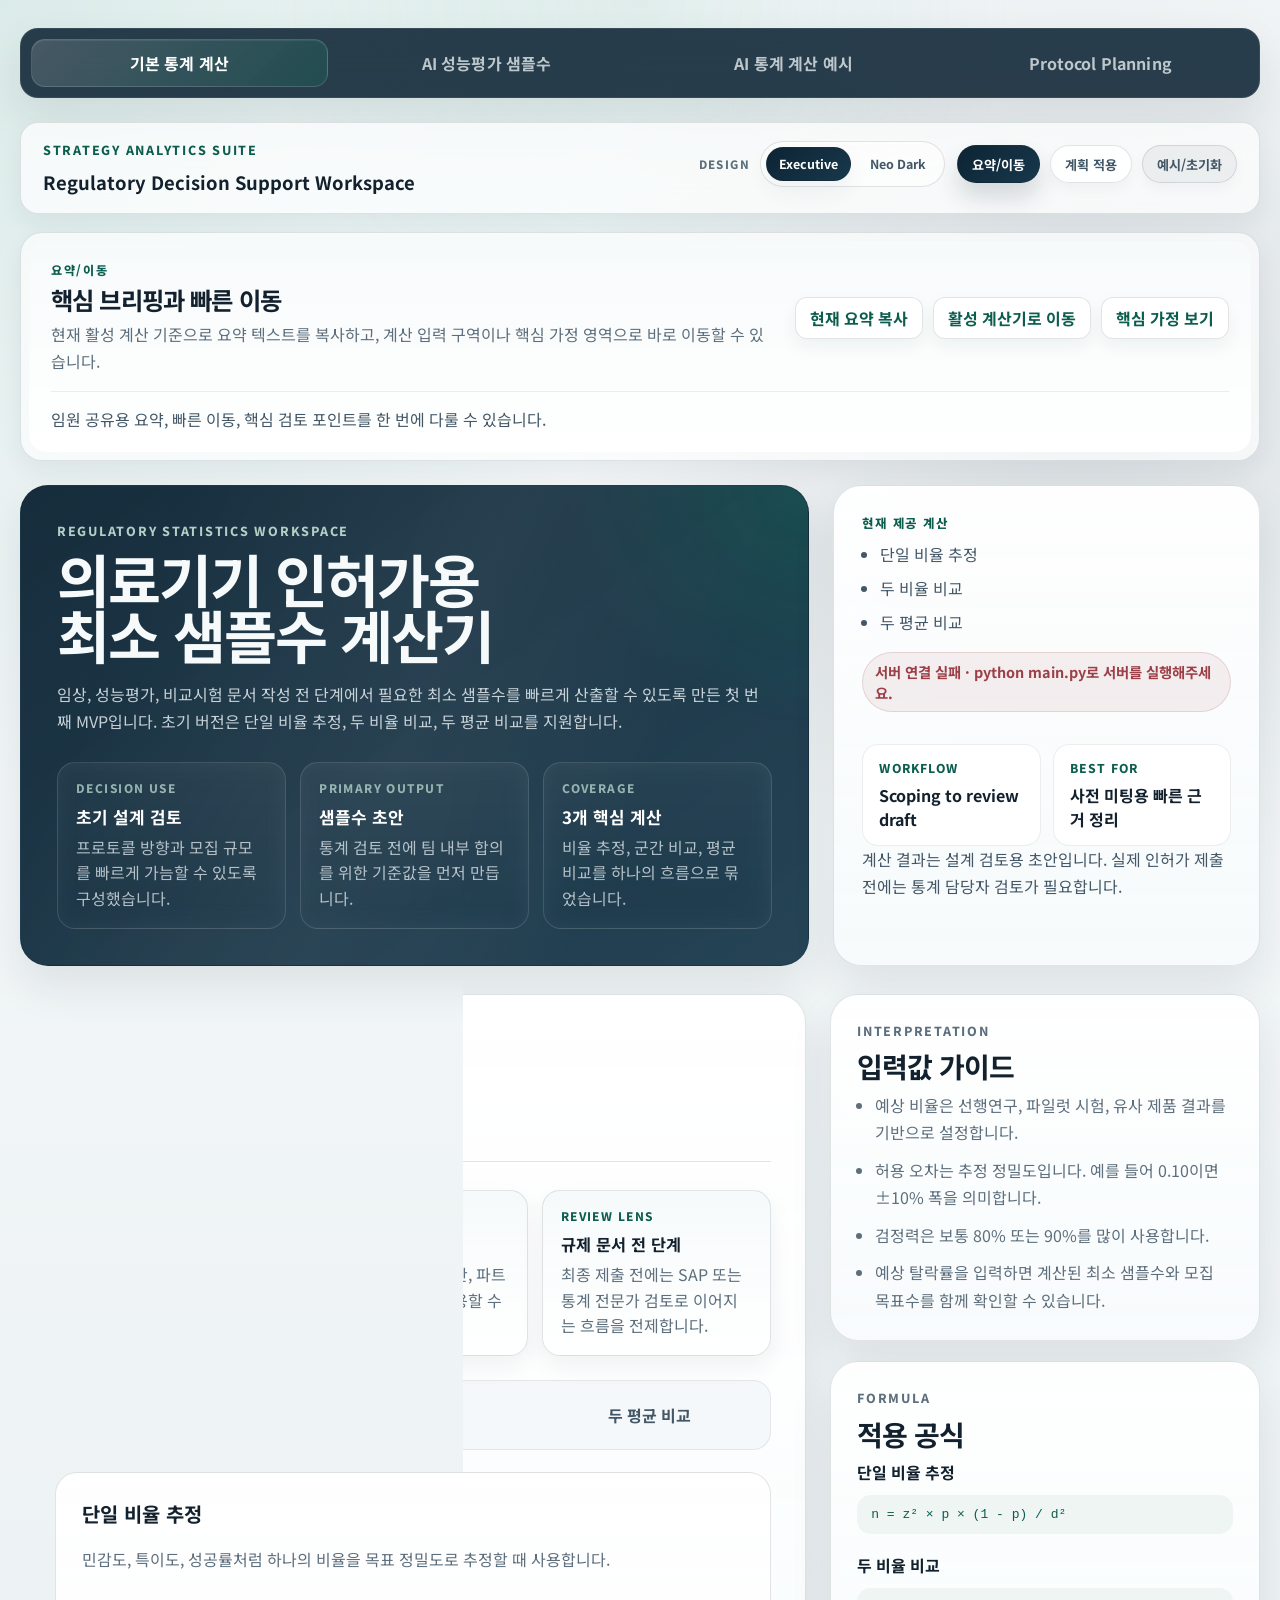
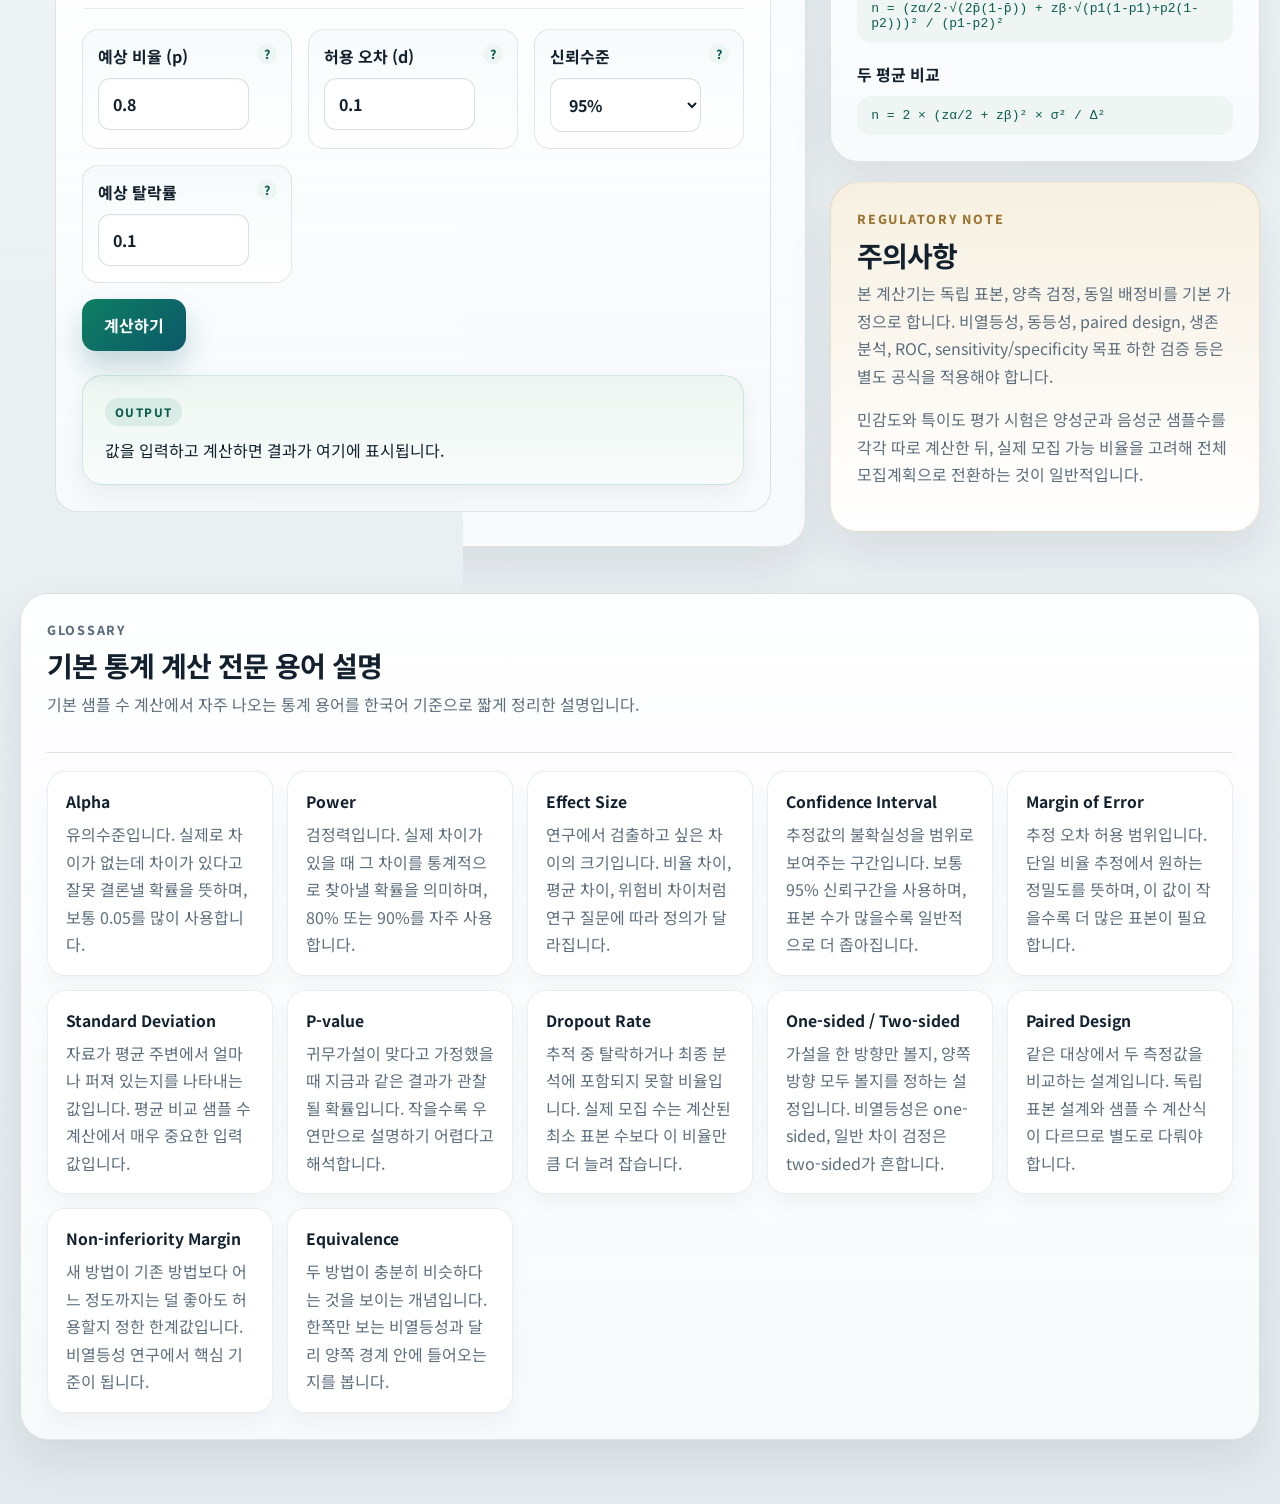
==== commit eff1a32a: "feat: Bland-Altman 측정 샘플수 계산 고도화 및 문서 정비 - Measurement 탭 Bland-Altman 샘플수 계산을 Lu et al. (2016) non-c" ====
--- a/index.html
+++ b/index.html
@@ -239,7 +239,7 @@
                 <input name="p2" type="number" min="0.01" max="0.99" step="0.01" value="0.85">
               </label>
               <label>
-                유의수준 (alpha)
+                양측 alpha
                 <select name="alpha">
                   <option value="0.1">0.10</option>
                   <option value="0.05" selected>0.05</option>
@@ -283,7 +283,7 @@
                 <input name="delta" type="number" min="0.01" step="0.01" value="8">
               </label>
               <label>
-                유의수준 (alpha)
+                양측 alpha
                 <select name="alpha">
                   <option value="0.1">0.10</option>
                   <option value="0.05" selected>0.05</option>
